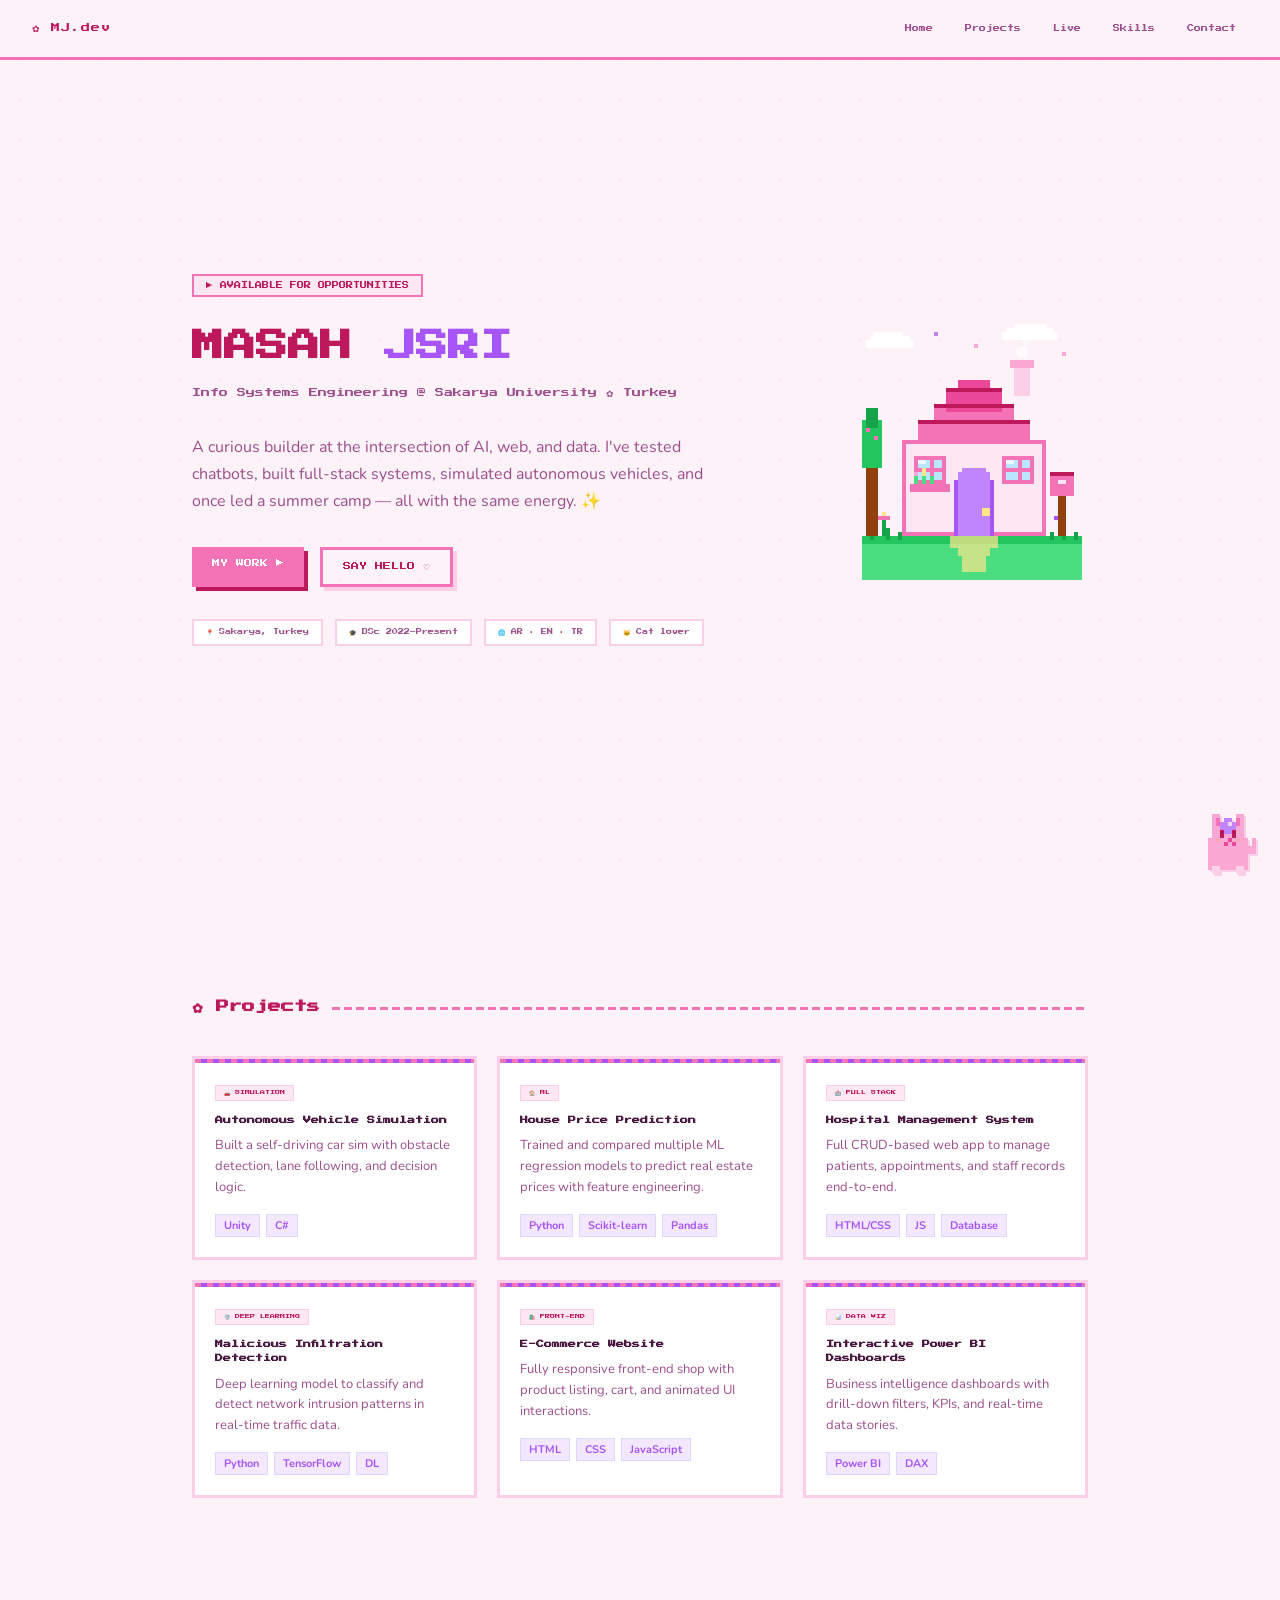
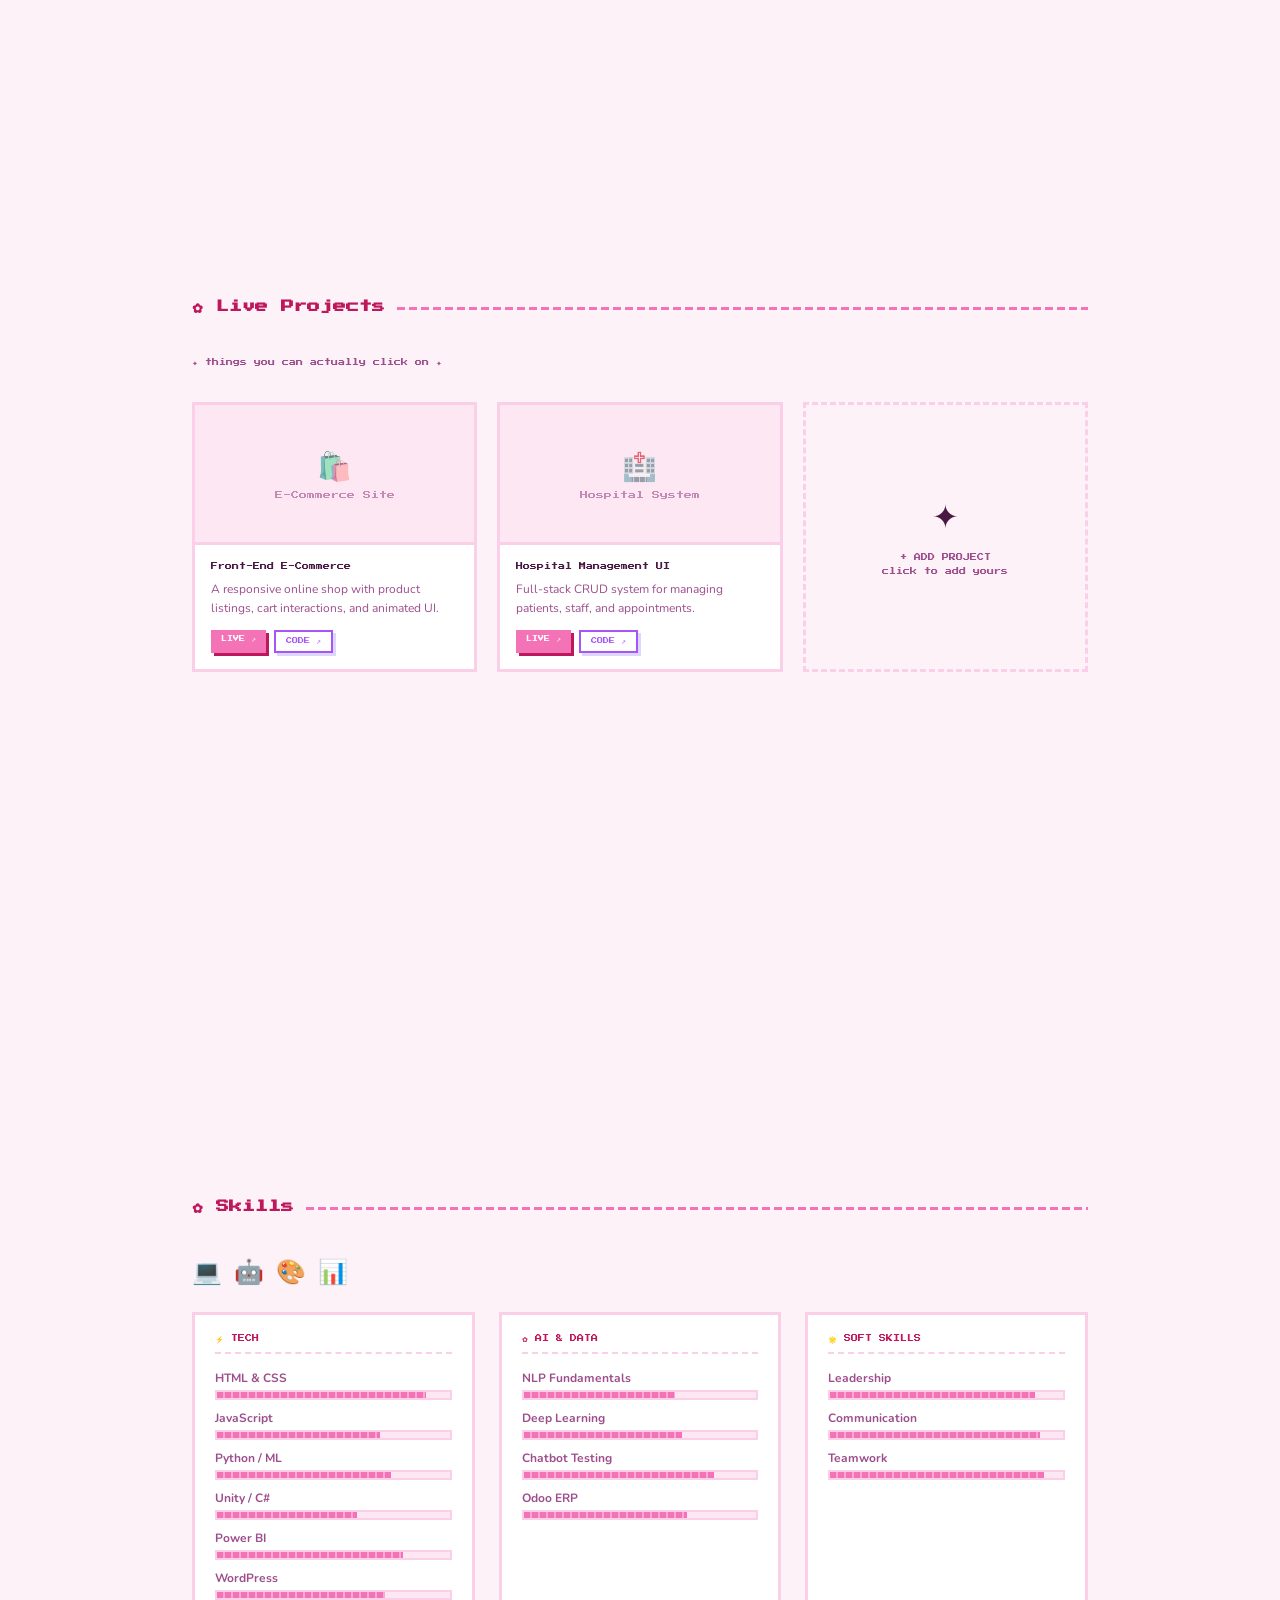
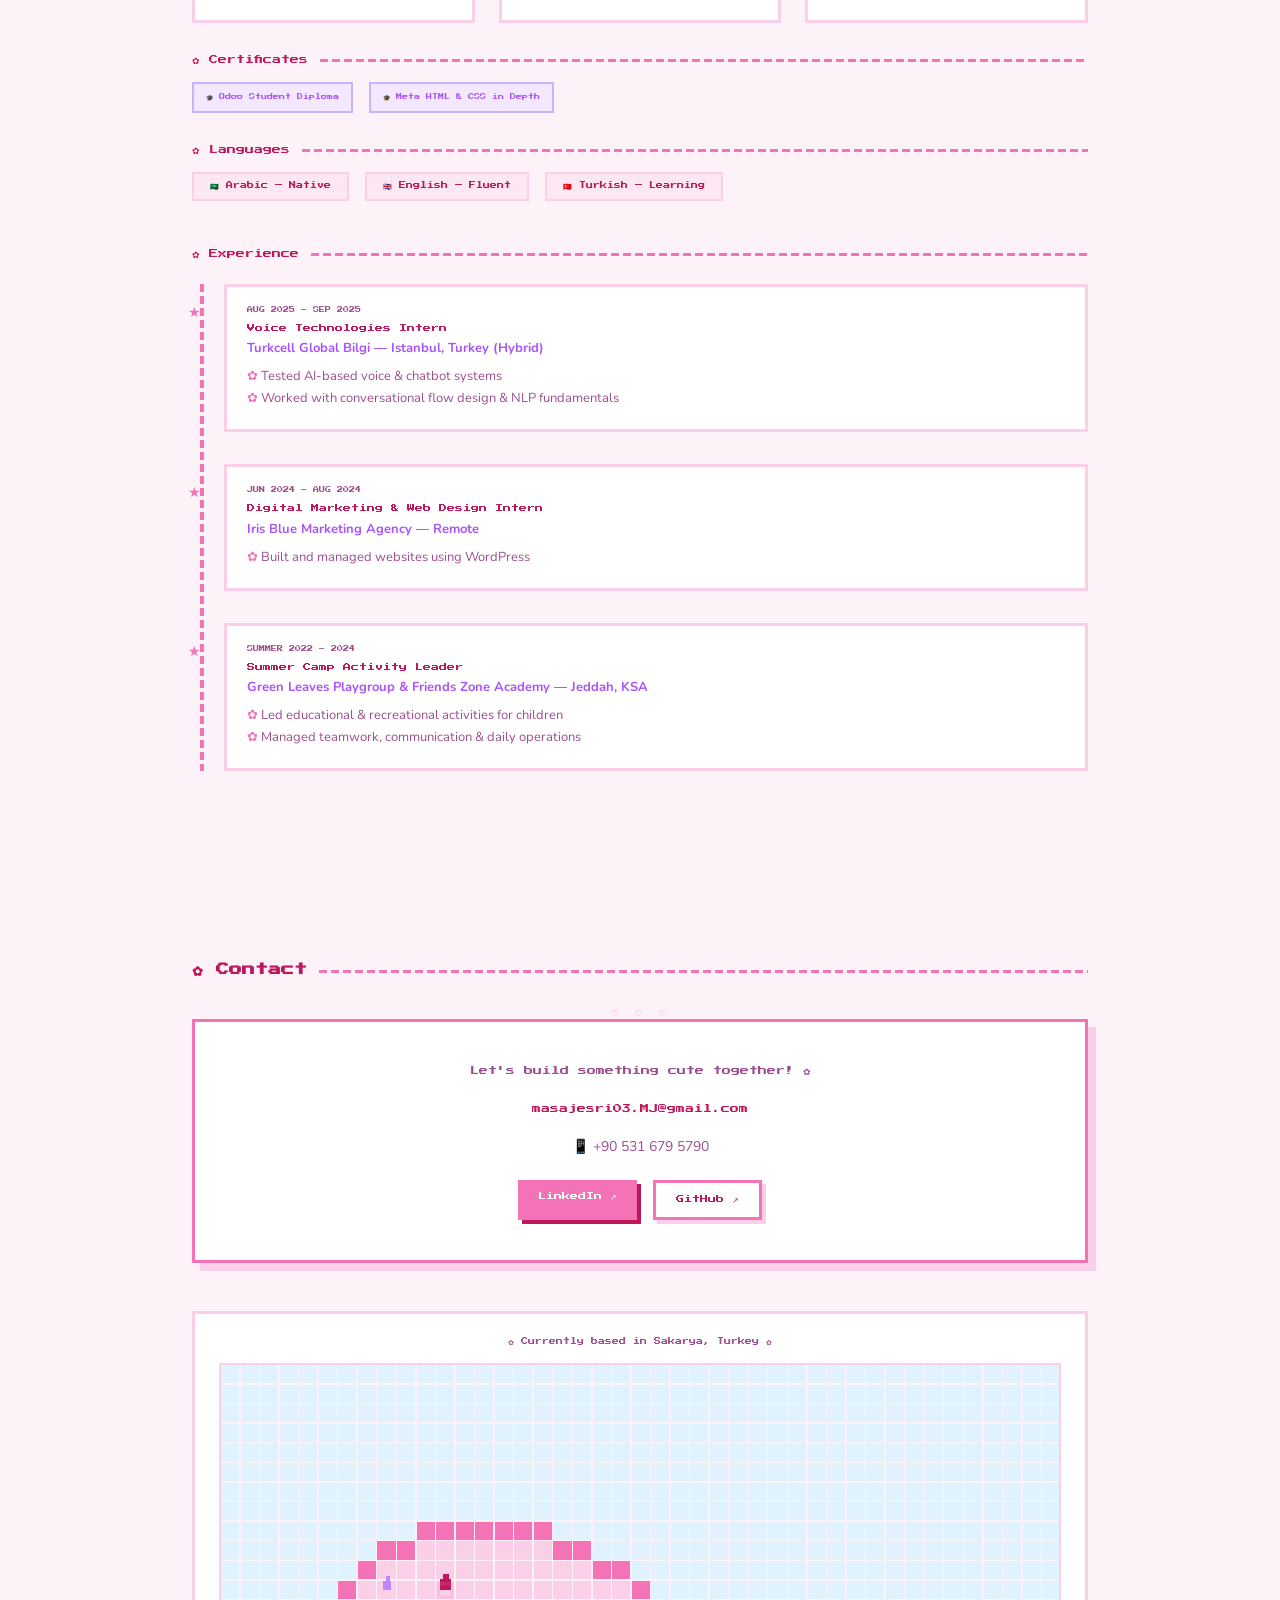
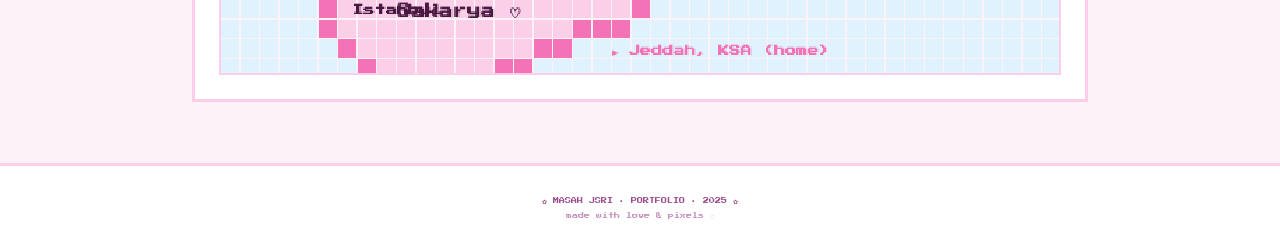
==== index.html @ b475e8ec "Add files via upload" ====
<!DOCTYPE html>
<html lang="en">
<head>
<meta charset="UTF-8">
<meta name="viewport" content="width=device-width, initial-scale=1.0">
<title>Masah Jsri ✿ Portfolio</title>
<link href="https://fonts.googleapis.com/css2?family=Press+Start+2P&family=Nunito:wght@400;600;700;800&display=swap" rel="stylesheet">
<style>
  :root {
    --pink: #f472b6;
    --pink-light: #fce7f3;
    --pink-dark: #be185d;
    --pink-pale: #fdf2f8;
    --pink-mid: #fbcfe8;
    --accent: #a855f7;
    --accent-light: #f3e8ff;
    --white: #fff;
    --text: #4a1942;
    --text-soft: #9d4e8c;
    --pixel: 'Press Start 2P', monospace;
    --body: 'Nunito', sans-serif;
  }

  * { margin: 0; padding: 0; box-sizing: border-box; }

  html { scroll-behavior: smooth; }

  body {
    font-family: var(--body);
    background: var(--pink-pale);
    color: var(--text);
    overflow-x: hidden;
    cursor: url("data:image/svg+xml,%3Csvg xmlns='http://www.w3.org/2000/svg' width='20' height='20' viewBox='0 0 20 20'%3E%3Ccircle cx='10' cy='10' r='4' fill='%23f472b6'/%3E%3C/svg%3E") 10 10, auto;
  }

  /* ── PIXEL ART BACKGROUND PATTERN ── */
  body::before {
    content: '';
    position: fixed;
    inset: 0;
    background-image:
      radial-gradient(circle, #f9a8d4 1px, transparent 1px),
      radial-gradient(circle, #e879f9 1px, transparent 1px);
    background-size: 40px 40px, 80px 80px;
    background-position: 0 0, 20px 20px;
    opacity: 0.18;
    pointer-events: none;
    z-index: 0;
  }

  /* ── SPARKLE CURSOR TRAIL ── */
  .sparkle {
    position: fixed;
    pointer-events: none;
    z-index: 9999;
    font-size: 12px;
    animation: sparkle-fade 0.8s forwards;
  }
  @keyframes sparkle-fade {
    0% { opacity: 1; transform: translateY(0) scale(1); }
    100% { opacity: 0; transform: translateY(-20px) scale(0.3); }
  }

  /* ── NAV ── */
  nav {
    position: fixed;
    top: 0; left: 0; right: 0;
    z-index: 100;
    background: rgba(253,242,248,0.88);
    backdrop-filter: blur(8px);
    border-bottom: 3px solid var(--pink);
    padding: 0 2rem;
    display: flex;
    align-items: center;
    justify-content: space-between;
    height: 60px;
  }

  .nav-logo {
    font-family: var(--pixel);
    font-size: 9px;
    color: var(--pink-dark);
    letter-spacing: 1px;
  }

  .nav-links {
    display: flex;
    gap: 0.5rem;
    list-style: none;
  }

  .nav-links a {
    font-family: var(--pixel);
    font-size: 7px;
    color: var(--text-soft);
    text-decoration: none;
    padding: 6px 10px;
    border: 2px solid transparent;
    image-rendering: pixelated;
    transition: all 0.15s;
    display: block;
  }

  .nav-links a:hover {
    color: var(--pink-dark);
    border: 2px solid var(--pink);
    background: var(--pink-light);
    transform: translateY(-2px);
  }

  /* ── SECTIONS ── */
  section {
    position: relative;
    z-index: 1;
    min-height: 100vh;
    padding: 100px 2rem 60px;
    max-width: 960px;
    margin: 0 auto;
  }

  .section-title {
    font-family: var(--pixel);
    font-size: 13px;
    color: var(--pink-dark);
    margin-bottom: 2.5rem;
    display: flex;
    align-items: center;
    gap: 12px;
  }

  .section-title::after {
    content: '';
    flex: 1;
    height: 3px;
    background: repeating-linear-gradient(90deg, var(--pink) 0, var(--pink) 8px, transparent 8px, transparent 12px);
  }

  /* ── HERO ── */
  #home {
    display: flex;
    flex-direction: column;
    justify-content: center;
    align-items: flex-start;
    min-height: 100vh;
    padding-top: 80px;
  }

  .hero-badge {
    font-family: var(--pixel);
    font-size: 7px;
    background: var(--pink-light);
    color: var(--pink-dark);
    border: 2px solid var(--pink);
    padding: 6px 12px;
    margin-bottom: 1.5rem;
    display: inline-block;
    animation: blink-border 1.5s step-end infinite;
  }

  @keyframes blink-border {
    0%, 100% { border-color: var(--pink); }
    50% { border-color: transparent; }
  }

  .hero-name {
    font-family: var(--pixel);
    font-size: clamp(18px, 4vw, 32px);
    color: var(--pink-dark);
    line-height: 1.6;
    margin-bottom: 0.75rem;
  }

  .hero-name span {
    color: var(--accent);
  }

  .hero-sub {
    font-family: var(--pixel);
    font-size: 9px;
    color: var(--text-soft);
    margin-bottom: 2rem;
    line-height: 2;
  }

  .hero-desc {
    font-size: 16px;
    color: var(--text-soft);
    max-width: 520px;
    line-height: 1.7;
    margin-bottom: 2rem;
  }

  .hero-buttons {
    display: flex;
    gap: 1rem;
    flex-wrap: wrap;
  }

  .btn-pixel {
    font-family: var(--pixel);
    font-size: 8px;
    padding: 12px 20px;
    background: var(--pink);
    color: white;
    border: none;
    cursor: pointer;
    text-decoration: none;
    display: inline-block;
    box-shadow: 4px 4px 0 var(--pink-dark);
    transition: all 0.1s;
  }

  .btn-pixel:hover {
    transform: translate(2px, 2px);
    box-shadow: 2px 2px 0 var(--pink-dark);
  }

  .btn-pixel:active {
    transform: translate(4px, 4px);
    box-shadow: 0 0 0 var(--pink-dark);
  }

  .btn-outline {
    background: transparent;
    color: var(--pink-dark);
    border: 3px solid var(--pink);
    box-shadow: 4px 4px 0 var(--pink-mid);
  }

  @keyframes float {
    0%, 100% { transform: translateY(0); }
    50% { transform: translateY(-10px); }
  }

  /* ── PIXEL HOUSE SCENE ── */
  .hero-scene {
    position: absolute;
    right: 4%;
    top: 50%;
    transform: translateY(-50%);
    user-select: none;
    display: flex;
    flex-direction: column;
    align-items: center;
  }

  .hero-scene svg { image-rendering: pixelated; }

  .scene-cloud {
    position: absolute;
    animation: float 4s ease-in-out infinite;
  }
  .scene-cloud:nth-child(2) { animation-delay: 1.5s; }

  /* ── PIXEL CAT SVG ── */
  .pixel-cat-svg {
    image-rendering: pixelated;
  }

  /* ── INFO CARDS (Home stats) ── */
  .info-chips {
    display: flex;
    gap: 0.75rem;
    flex-wrap: wrap;
    margin-top: 2rem;
  }

  .chip {
    font-family: var(--pixel);
    font-size: 6px;
    padding: 8px 12px;
    background: white;
    border: 2px solid var(--pink-mid);
    color: var(--text-soft);
    display: flex;
    align-items: center;
    gap: 6px;
  }

  /* ── PROJECTS ── */
  .projects-grid {
    display: grid;
    grid-template-columns: repeat(auto-fit, minmax(260px, 1fr));
    gap: 1.25rem;
  }

  .project-card {
    background: white;
    border: 3px solid var(--pink-mid);
    padding: 1.25rem;
    position: relative;
    transition: all 0.2s;
    overflow: hidden;
  }

  .project-card::before {
    content: '';
    position: absolute;
    top: 0; left: 0; right: 0;
    height: 4px;
    background: repeating-linear-gradient(90deg, var(--pink) 0, var(--pink) 6px, var(--accent) 6px, var(--accent) 12px);
  }

  .project-card:hover {
    transform: translate(-4px, -4px);
    box-shadow: 6px 6px 0 var(--pink-mid);
    border-color: var(--pink);
  }

  .project-tag {
    font-family: var(--pixel);
    font-size: 5px;
    padding: 4px 8px;
    background: var(--pink-light);
    color: var(--pink-dark);
    display: inline-block;
    margin-bottom: 0.75rem;
    border: 1px solid var(--pink-mid);
  }

  .project-title {
    font-family: var(--pixel);
    font-size: 8px;
    color: var(--text);
    line-height: 1.8;
    margin-bottom: 0.5rem;
  }

  .project-desc {
    font-size: 13px;
    color: var(--text-soft);
    line-height: 1.6;
  }

  .project-tech {
    display: flex;
    flex-wrap: wrap;
    gap: 6px;
    margin-top: 1rem;
  }

  .tech-pill {
    font-size: 11px;
    font-weight: 700;
    padding: 3px 8px;
    background: var(--accent-light);
    color: var(--accent);
    border-radius: 0;
    border: 1px solid #ddd6fe;
  }

  /* ── LIVE PROJECTS ── */
  .live-grid {
    display: grid;
    grid-template-columns: repeat(auto-fit, minmax(260px, 1fr));
    gap: 1.25rem;
  }

  .live-card {
    background: white;
    border: 3px solid var(--pink-mid);
    overflow: hidden;
    transition: all 0.2s;
    position: relative;
  }

  .live-card:hover {
    transform: translate(-4px, -4px);
    box-shadow: 6px 6px 0 var(--pink-mid);
    border-color: var(--pink);
  }

  .live-preview {
    width: 100%;
    height: 140px;
    background: var(--pink-light);
    border-bottom: 3px solid var(--pink-mid);
    display: flex;
    align-items: center;
    justify-content: center;
    font-family: var(--pixel);
    font-size: 8px;
    color: var(--text-soft);
    position: relative;
    overflow: hidden;
  }

  .live-preview iframe {
    width: 200%;
    height: 200%;
    transform: scale(0.5);
    transform-origin: top left;
    border: none;
    pointer-events: none;
  }

  .live-preview-placeholder {
    display: flex;
    flex-direction: column;
    align-items: center;
    gap: 8px;
    opacity: 0.6;
  }

  .live-preview-placeholder span { font-size: 28px; }

  .live-card-body { padding: 1rem; }

  .live-card-title {
    font-family: var(--pixel);
    font-size: 7px;
    color: var(--text);
    line-height: 1.8;
    margin-bottom: 0.4rem;
  }

  .live-card-desc {
    font-size: 12px;
    color: var(--text-soft);
    line-height: 1.6;
    margin-bottom: 0.75rem;
  }

  .live-card-links {
    display: flex;
    gap: 8px;
  }

  .live-btn {
    font-family: var(--pixel);
    font-size: 6px;
    padding: 6px 10px;
    text-decoration: none;
    display: inline-block;
    transition: all 0.1s;
  }

  .live-btn-primary {
    background: var(--pink);
    color: white;
    box-shadow: 3px 3px 0 var(--pink-dark);
  }

  .live-btn-primary:hover {
    transform: translate(1px,1px);
    box-shadow: 2px 2px 0 var(--pink-dark);
  }

  .live-btn-secondary {
    background: transparent;
    color: var(--accent);
    border: 2px solid var(--accent);
    box-shadow: 3px 3px 0 #ddd6fe;
  }

  .live-btn-secondary:hover {
    transform: translate(1px,1px);
    box-shadow: 2px 2px 0 #ddd6fe;
  }

  .live-add-card {
    border: 3px dashed var(--pink-mid);
    background: transparent;
    display: flex;
    flex-direction: column;
    align-items: center;
    justify-content: center;
    min-height: 220px;
    gap: 12px;
    cursor: pointer;
    transition: all 0.2s;
  }

  .live-add-card:hover {
    border-color: var(--pink);
    background: var(--pink-light);
  }

  .live-add-card span {
    font-family: var(--pixel);
    font-size: 7px;
    color: var(--text-soft);
    text-align: center;
    line-height: 2;
  }

  .live-add-icon {
    font-size: 32px;
    animation: float 3s ease-in-out infinite;
  }

  /* ── SKILLS ── */
  .skills-container {
    display: grid;
    grid-template-columns: repeat(auto-fit, minmax(200px, 1fr));
    gap: 1.5rem;
  }

  .skill-category {
    background: white;
    border: 3px solid var(--pink-mid);
    padding: 1.25rem;
  }

  .skill-cat-title {
    font-family: var(--pixel);
    font-size: 7px;
    color: var(--pink-dark);
    margin-bottom: 1rem;
    padding-bottom: 0.5rem;
    border-bottom: 2px dashed var(--pink-mid);
  }

  .skill-list {
    display: flex;
    flex-direction: column;
    gap: 10px;
  }

  .skill-item {
    display: flex;
    flex-direction: column;
    gap: 4px;
  }

  .skill-name {
    font-size: 12px;
    font-weight: 700;
    color: var(--text-soft);
  }

  .skill-bar-bg {
    height: 10px;
    background: var(--pink-light);
    border: 2px solid var(--pink-mid);
    position: relative;
    image-rendering: pixelated;
  }

  .skill-bar-fill {
    height: 100%;
    background: repeating-linear-gradient(90deg, var(--pink) 0, var(--pink) 6px, #f9a8d4 6px, #f9a8d4 8px);
    transition: width 1.2s ease;
  }

  /* ── EXPERIENCE ── */
  .timeline {
    position: relative;
    padding-left: 2rem;
  }

  .timeline::before {
    content: '';
    position: absolute;
    left: 8px;
    top: 0;
    bottom: 0;
    width: 4px;
    background: repeating-linear-gradient(180deg, var(--pink) 0, var(--pink) 8px, transparent 8px, transparent 12px);
  }

  .timeline-item {
    position: relative;
    margin-bottom: 2rem;
    background: white;
    border: 3px solid var(--pink-mid);
    padding: 1.25rem;
  }

  .timeline-item::before {
    content: '★';
    position: absolute;
    left: -2.45rem;
    top: 1rem;
    font-size: 14px;
    color: var(--pink);
  }

  .timeline-date {
    font-family: var(--pixel);
    font-size: 6px;
    color: var(--text-soft);
    margin-bottom: 0.5rem;
  }

  .timeline-role {
    font-family: var(--pixel);
    font-size: 8px;
    color: var(--pink-dark);
    margin-bottom: 0.25rem;
    line-height: 1.8;
  }

  .timeline-company {
    font-size: 13px;
    font-weight: 700;
    color: var(--accent);
    margin-bottom: 0.5rem;
  }

  .timeline-bullets {
    font-size: 13px;
    color: var(--text-soft);
    line-height: 1.7;
    list-style: none;
  }

  .timeline-bullets li::before {
    content: '✿ ';
    color: var(--pink);
  }

  /* ── CONTACT ── */
  .contact-box {
    background: white;
    border: 3px solid var(--pink);
    padding: 2.5rem;
    text-align: center;
    position: relative;
    box-shadow: 8px 8px 0 var(--pink-mid);
  }

  .contact-box::before {
    content: '♡ ♡ ♡';
    position: absolute;
    top: -14px;
    left: 50%;
    transform: translateX(-50%);
    font-family: var(--pixel);
    font-size: 8px;
    background: var(--pink-pale);
    color: var(--pink);
    padding: 0 12px;
    letter-spacing: 4px;
  }

  .contact-email {
    font-family: var(--pixel);
    font-size: 9px;
    color: var(--pink-dark);
    margin: 1.5rem 0;
    word-break: break-all;
  }

  .contact-links {
    display: flex;
    justify-content: center;
    gap: 1rem;
    margin-top: 1.5rem;
    flex-wrap: wrap;
  }

  /* ── MAP ── */
  .map-container {
    margin-top: 3rem;
    border: 3px solid var(--pink-mid);
    background: white;
    padding: 1.5rem;
  }

  .map-title {
    font-family: var(--pixel);
    font-size: 7px;
    color: var(--text-soft);
    margin-bottom: 1rem;
    text-align: center;
  }

  .pixel-map {
    display: grid;
    gap: 2px;
    justify-content: center;
  }

  /* ── DESKTOP PET CAT ── */
  #desktop-cat {
    position: fixed;
    bottom: 20px;
    right: 20px;
    z-index: 1000;
    cursor: grab;
    user-select: none;
    filter: drop-shadow(2px 2px 0 var(--pink-mid));
    transition: transform 0.1s;
  }

  #desktop-cat:active { cursor: grabbing; }

  #cat-speech {
    position: absolute;
    bottom: 70px;
    right: 0;
    background: white;
    border: 3px solid var(--pink);
    padding: 8px 12px;
    font-family: var(--pixel);
    font-size: 6px;
    color: var(--text);
    white-space: nowrap;
    box-shadow: 3px 3px 0 var(--pink-mid);
    opacity: 0;
    pointer-events: none;
    transition: opacity 0.3s;
    max-width: 200px;
    white-space: normal;
    line-height: 1.8;
  }

  #cat-speech::after {
    content: '';
    position: absolute;
    bottom: -10px;
    right: 20px;
    border: 5px solid transparent;
    border-top-color: var(--pink);
  }

  #cat-speech.visible { opacity: 1; }

  #cat-clicks {
    position: absolute;
    top: -20px;
    right: 0;
    font-family: var(--pixel);
    font-size: 6px;
    color: var(--pink-dark);
    background: var(--pink-light);
    border: 2px solid var(--pink);
    padding: 3px 6px;
    opacity: 0;
    transition: opacity 0.3s;
  }

  /* ── FOOTER ── */
  footer {
    text-align: center;
    padding: 2rem;
    font-family: var(--pixel);
    font-size: 6px;
    color: var(--text-soft);
    border-top: 3px solid var(--pink-mid);
    background: white;
    position: relative;
    z-index: 1;
  }

  /* ── CERT BADGES ── */
  .cert-badges {
    display: flex;
    gap: 1rem;
    flex-wrap: wrap;
    margin-top: 1rem;
  }

  .cert-badge {
    background: var(--accent-light);
    border: 2px solid #c4b5fd;
    color: var(--accent);
    font-family: var(--pixel);
    font-size: 6px;
    padding: 8px 12px;
    display: flex;
    align-items: center;
    gap: 6px;
    line-height: 1.8;
  }

  /* ── LANG BADGES ── */
  .lang-row {
    display: flex;
    gap: 1rem;
    flex-wrap: wrap;
    margin-top: 1rem;
  }

  .lang-badge {
    background: var(--pink-light);
    border: 2px solid var(--pink-mid);
    color: var(--pink-dark);
    font-family: var(--pixel);
    font-size: 7px;
    padding: 8px 16px;
  }

  /* ── SCROLL REVEAL ── */
  .reveal {
    opacity: 0;
    transform: translateY(20px);
    transition: opacity 0.6s ease, transform 0.6s ease;
  }

  .reveal.visible {
    opacity: 1;
    transform: translateY(0);
  }

  /* ── PIXEL ART DECORATIONS ── */
  .kawaii-deco {
    display: flex;
    gap: 12px;
    margin: 1.5rem 0;
    flex-wrap: wrap;
  }

  .kawaii-deco span {
    font-size: 24px;
    animation: float 3s ease-in-out infinite;
  }

  .kawaii-deco span:nth-child(2) { animation-delay: 0.4s; }
  .kawaii-deco span:nth-child(3) { animation-delay: 0.8s; }
  .kawaii-deco span:nth-child(4) { animation-delay: 1.2s; }

  @media (max-width: 640px) {
    .hero-cat-deco { display: none; }
    .section-title { font-size: 9px; }
  }
</style>
</head>
<body>

<!-- NAV -->
<nav>
  <div class="nav-logo">✿ MJ.dev</div>
  <ul class="nav-links">
    <li><a href="#home">Home</a></li>
    <li><a href="#projects">Projects</a></li>
    <li><a href="#live">Live</a></li>
    <li><a href="#skills">Skills</a></li>
    <li><a href="#contact">Contact</a></li>
  </ul>
</nav>

<!-- HERO -->
<section id="home">
  <div class="hero-badge">▶ AVAILABLE FOR OPPORTUNITIES</div>
  <h1 class="hero-name">MASAH <span>JSRI</span></h1>
  <p class="hero-sub">Info Systems Engineering @ Sakarya University ✿ Turkey</p>
  <p class="hero-desc">
    A curious builder at the intersection of AI, web, and data. I've tested chatbots, built full-stack systems,
    simulated autonomous vehicles, and once led a summer camp — all with the same energy. ✨
  </p>
  <div class="hero-buttons">
    <a href="#projects" class="btn-pixel">MY WORK ▶</a>
    <a href="#contact" class="btn-pixel btn-outline">SAY HELLO ♡</a>
  </div>

  <div class="info-chips">
    <div class="chip">📍 Sakarya, Turkey</div>
    <div class="chip">🎓 BSc 2022–Present</div>
    <div class="chip">🌐 AR · EN · TR</div>
    <div class="chip">🐱 Cat lover</div>
  </div>

  <!-- Pixel Art House Scene -->
  <div class="hero-scene">
    <svg width="220" height="260" viewBox="0 0 55 65" xmlns="http://www.w3.org/2000/svg" style="image-rendering:pixelated">

      <!-- clouds -->
      <g style="animation:float 4s ease-in-out infinite">
        <rect x="2" y="4" width="10" height="3" fill="white" opacity="0.9"/>
        <rect x="1" y="5" width="12" height="2" fill="white" opacity="0.9"/>
        <rect x="3" y="3" width="7" height="2" fill="white" opacity="0.9"/>
      </g>
      <g style="animation:float 5s ease-in-out infinite;animation-delay:1.5s">
        <rect x="36" y="2" width="12" height="3" fill="white" opacity="0.85"/>
        <rect x="35" y="3" width="14" height="2" fill="white" opacity="0.85"/>
        <rect x="38" y="1" width="8" height="2" fill="white" opacity="0.85"/>
      </g>

      <!-- Stars -->
      <rect x="28" y="6" width="1" height="1" fill="#f9a8d4"/>
      <rect x="18" y="3" width="1" height="1" fill="#c084fc"/>
      <rect x="50" y="8" width="1" height="1" fill="#f9a8d4"/>

      <!-- HOUSE BODY -->
      <rect x="10" y="30" width="36" height="24" fill="#fce7f3"/>
      <!-- house outline -->
      <rect x="10" y="30" width="36" height="1" fill="#f472b6"/>
      <rect x="10" y="30" width="1" height="24" fill="#f472b6"/>
      <rect x="45" y="30" width="1" height="24" fill="#f472b6"/>
      <rect x="10" y="53" width="36" height="1" fill="#f472b6"/>

      <!-- ROOF -->
      <rect x="14" y="26" width="28" height="5" fill="#f472b6"/>
      <rect x="18" y="22" width="20" height="5" fill="#f472b6"/>
      <rect x="21" y="18" width="14" height="5" fill="#ec4899"/>
      <rect x="24" y="15" width="8" height="4" fill="#ec4899"/>
      <!-- roof trim -->
      <rect x="14" y="25" width="28" height="1" fill="#be185d"/>
      <rect x="18" y="21" width="20" height="1" fill="#be185d"/>
      <rect x="21" y="17" width="14" height="1" fill="#be185d"/>

      <!-- chimney -->
      <rect x="38" y="11" width="4" height="8" fill="#fbcfe8"/>
      <rect x="37" y="10" width="6" height="2" fill="#f9a8d4"/>
      <!-- smoke puffs -->
      <circle cx="40" cy="8" r="1.5" fill="white" opacity="0.7" style="animation:float 2s ease-in-out infinite"/>
      <circle cx="41" cy="5" r="1" fill="white" opacity="0.5" style="animation:float 2.5s ease-in-out infinite;animation-delay:0.3s"/>

      <!-- DOOR -->
      <rect x="23" y="40" width="10" height="14" fill="#c084fc"/>
      <rect x="23" y="40" width="10" height="1" fill="#a855f7"/>
      <rect x="23" y="40" width="1" height="14" fill="#a855f7"/>
      <rect x="32" y="40" width="1" height="14" fill="#a855f7"/>
      <!-- door knob -->
      <rect x="30" y="47" width="2" height="2" fill="#fde68a"/>
      <!-- door arch top -->
      <rect x="24" y="38" width="8" height="3" fill="#c084fc"/>
      <rect x="25" y="37" width="6" height="2" fill="#c084fc"/>

      <!-- LEFT WINDOW -->
      <rect x="13" y="34" width="8" height="7" fill="#bae6fd"/>
      <rect x="13" y="34" width="8" height="1" fill="#f472b6"/>
      <rect x="13" y="34" width="1" height="7" fill="#f472b6"/>
      <rect x="20" y="34" width="1" height="7" fill="#f472b6"/>
      <rect x="13" y="40" width="8" height="1" fill="#f472b6"/>
      <!-- window cross -->
      <rect x="17" y="34" width="1" height="7" fill="#f472b6"/>
      <rect x="13" y="37" width="8" height="1" fill="#f472b6"/>
      <!-- window shine -->
      <rect x="14" y="35" width="2" height="1" fill="white" opacity="0.7"/>

      <!-- RIGHT WINDOW -->
      <rect x="35" y="34" width="8" height="7" fill="#bae6fd"/>
      <rect x="35" y="34" width="8" height="1" fill="#f472b6"/>
      <rect x="35" y="34" width="1" height="7" fill="#f472b6"/>
      <rect x="42" y="34" width="1" height="7" fill="#f472b6"/>
      <rect x="35" y="40" width="8" height="1" fill="#f472b6"/>
      <rect x="39" y="34" width="1" height="7" fill="#f472b6"/>
      <rect x="35" y="37" width="8" height="1" fill="#f472b6"/>
      <rect x="36" y="35" width="2" height="1" fill="white" opacity="0.7"/>

      <!-- flower box left window -->
      <rect x="12" y="41" width="10" height="2" fill="#f472b6"/>
      <rect x="13" y="39" width="1" height="2" fill="#4ade80"/>
      <rect x="15" y="39" width="1" height="2" fill="#4ade80"/>
      <rect x="17" y="39" width="1" height="2" fill="#4ade80"/>
      <rect x="13" y="38" width="1" height="1" fill="#f9a8d4"/>
      <rect x="15" y="37" width="1" height="2" fill="#fde68a"/>
      <rect x="17" y="38" width="1" height="1" fill="#f472b6"/>

      <!-- GRASS GROUND -->
      <rect x="0" y="54" width="55" height="11" fill="#4ade80"/>
      <!-- grass texture -->
      <rect x="0" y="54" width="55" height="2" fill="#22c55e"/>
      <!-- grass tufts -->
      <rect x="2" y="53" width="1" height="2" fill="#16a34a"/>
      <rect x="6" y="52" width="1" height="3" fill="#16a34a"/>
      <rect x="9" y="53" width="1" height="2" fill="#16a34a"/>
      <rect x="47" y="53" width="1" height="2" fill="#16a34a"/>
      <rect x="50" y="52" width="1" height="3" fill="#16a34a"/>
      <rect x="53" y="53" width="1" height="2" fill="#16a34a"/>

      <!-- PATH -->
      <rect x="22" y="54" width="12" height="3" fill="#fde68a" opacity="0.7"/>
      <rect x="24" y="57" width="8" height="2" fill="#fde68a" opacity="0.7"/>
      <rect x="25" y="59" width="6" height="4" fill="#fde68a" opacity="0.7"/>

      <!-- LEFT FLOWER -->
      <rect x="5" y="50" width="1" height="4" fill="#16a34a"/>
      <rect x="4" y="49" width="3" height="1" fill="#f472b6"/>
      <rect x="5" y="48" width="1" height="1" fill="#fde68a"/>

      <!-- RIGHT FLOWER -->
      <rect x="49" y="50" width="1" height="4" fill="#16a34a"/>
      <rect x="48" y="49" width="3" height="1" fill="#a855f7"/>
      <rect x="49" y="48" width="1" height="1" fill="#fde68a"/>

      <!-- TREE left -->
      <rect x="1" y="36" width="3" height="18" fill="#92400e"/>
      <rect x="0" y="25" width="5" height="12" fill="#22c55e"/>
      <rect x="1" y="22" width="3" height="5" fill="#16a34a"/>
      <!-- tree apples -->
      <rect x="1" y="27" width="1" height="1" fill="#f472b6"/>
      <rect x="3" y="29" width="1" height="1" fill="#f472b6"/>

      <!-- MAILBOX right -->
      <rect x="49" y="43" width="2" height="11" fill="#92400e"/>
      <rect x="47" y="38" width="6" height="6" fill="#f472b6"/>
      <rect x="47" y="38" width="6" height="1" fill="#be185d"/>
      <rect x="49" y="40" width="2" height="1" fill="#fce7f3"/>

    </svg>
  </div>
</section>

<!-- PROJECTS -->
<section id="projects">
  <h2 class="section-title reveal">✿ Projects</h2>

  <div class="projects-grid">
    <div class="project-card reveal">
      <div class="project-tag">🚗 SIMULATION</div>
      <h3 class="project-title">Autonomous Vehicle Simulation</h3>
      <p class="project-desc">Built a self-driving car sim with obstacle detection, lane following, and decision logic.</p>
      <div class="project-tech">
        <span class="tech-pill">Unity</span>
        <span class="tech-pill">C#</span>
      </div>
    </div>

    <div class="project-card reveal">
      <div class="project-tag">🏠 ML</div>
      <h3 class="project-title">House Price Prediction</h3>
      <p class="project-desc">Trained and compared multiple ML regression models to predict real estate prices with feature engineering.</p>
      <div class="project-tech">
        <span class="tech-pill">Python</span>
        <span class="tech-pill">Scikit-learn</span>
        <span class="tech-pill">Pandas</span>
      </div>
    </div>

    <div class="project-card reveal">
      <div class="project-tag">🏥 FULL STACK</div>
      <h3 class="project-title">Hospital Management System</h3>
      <p class="project-desc">Full CRUD-based web app to manage patients, appointments, and staff records end-to-end.</p>
      <div class="project-tech">
        <span class="tech-pill">HTML/CSS</span>
        <span class="tech-pill">JS</span>
        <span class="tech-pill">Database</span>
      </div>
    </div>

    <div class="project-card reveal">
      <div class="project-tag">🛡️ DEEP LEARNING</div>
      <h3 class="project-title">Malicious Infiltration Detection</h3>
      <p class="project-desc">Deep learning model to classify and detect network intrusion patterns in real-time traffic data.</p>
      <div class="project-tech">
        <span class="tech-pill">Python</span>
        <span class="tech-pill">TensorFlow</span>
        <span class="tech-pill">DL</span>
      </div>
    </div>

    <div class="project-card reveal">
      <div class="project-tag">🛍️ FRONT-END</div>
      <h3 class="project-title">E-Commerce Website</h3>
      <p class="project-desc">Fully responsive front-end shop with product listing, cart, and animated UI interactions.</p>
      <div class="project-tech">
        <span class="tech-pill">HTML</span>
        <span class="tech-pill">CSS</span>
        <span class="tech-pill">JavaScript</span>
      </div>
    </div>

    <div class="project-card reveal">
      <div class="project-tag">📊 DATA VIZ</div>
      <h3 class="project-title">Interactive Power BI Dashboards</h3>
      <p class="project-desc">Business intelligence dashboards with drill-down filters, KPIs, and real-time data stories.</p>
      <div class="project-tech">
        <span class="tech-pill">Power BI</span>
        <span class="tech-pill">DAX</span>
      </div>
    </div>
  </div>
</section>

<!-- LIVE FRONTEND PROJECTS -->
<section id="live">
  <h2 class="section-title reveal">✿ Live Projects</h2>
  <p class="reveal" style="font-size:14px;color:var(--text-soft);margin-bottom:2rem;font-family:var(--pixel);font-size:7px;line-height:2">
    ✦ things you can actually click on ✦
  </p>

  <div class="live-grid">

    <!-- Card 1 — E-Commerce -->
    <div class="live-card reveal">
      <div class="live-preview">
        <div class="live-preview-placeholder">
          <span>🛍️</span>
          <div>E-Commerce Site</div>
        </div>
      </div>
      <div class="live-card-body">
        <div class="live-card-title">Front-End E-Commerce</div>
        <p class="live-card-desc">A responsive online shop with product listings, cart interactions, and animated UI.</p>
        <div class="live-card-links">
          <a href="#" class="live-btn live-btn-primary">LIVE ↗</a>
          <a href="https://github.com" class="live-btn live-btn-secondary" target="_blank">CODE ↗</a>
        </div>
      </div>
    </div>

    <!-- Card 2 — Hospital -->
    <div class="live-card reveal">
      <div class="live-preview">
        <div class="live-preview-placeholder">
          <span>🏥</span>
          <div>Hospital System</div>
        </div>
      </div>
      <div class="live-card-body">
        <div class="live-card-title">Hospital Management UI</div>
        <p class="live-card-desc">Full-stack CRUD system for managing patients, staff, and appointments.</p>
        <div class="live-card-links">
          <a href="#" class="live-btn live-btn-primary">LIVE ↗</a>
          <a href="https://github.com" class="live-btn live-btn-secondary" target="_blank">CODE ↗</a>
        </div>
      </div>
    </div>

    <!-- Add more card -->
    <div class="live-card live-add-card reveal" onclick="alert('Add your project link here! Edit the HTML to swap in your real URLs ♡')">
      <div class="live-add-icon">✦</div>
      <span>+ ADD PROJECT<br>click to add yours</span>
    </div>

  </div>
</section>

<!-- SKILLS -->
<section id="skills">
  <h2 class="section-title reveal">✿ Skills</h2>

  <div class="kawaii-deco">
    <span>💻</span><span>🤖</span><span>🎨</span><span>📊</span>
  </div>

  <div class="skills-container reveal">
    <div class="skill-category">
      <div class="skill-cat-title">⚡ TECH</div>
      <div class="skill-list">
        <div class="skill-item">
          <span class="skill-name">HTML & CSS</span>
          <div class="skill-bar-bg"><div class="skill-bar-fill" style="width:90%"></div></div>
        </div>
        <div class="skill-item">
          <span class="skill-name">JavaScript</span>
          <div class="skill-bar-bg"><div class="skill-bar-fill" style="width:70%"></div></div>
        </div>
        <div class="skill-item">
          <span class="skill-name">Python / ML</span>
          <div class="skill-bar-bg"><div class="skill-bar-fill" style="width:75%"></div></div>
        </div>
        <div class="skill-item">
          <span class="skill-name">Unity / C#</span>
          <div class="skill-bar-bg"><div class="skill-bar-fill" style="width:60%"></div></div>
        </div>
        <div class="skill-item">
          <span class="skill-name">Power BI</span>
          <div class="skill-bar-bg"><div class="skill-bar-fill" style="width:80%"></div></div>
        </div>
        <div class="skill-item">
          <span class="skill-name">WordPress</span>
          <div class="skill-bar-bg"><div class="skill-bar-fill" style="width:72%"></div></div>
        </div>
      </div>
    </div>

    <div class="skill-category">
      <div class="skill-cat-title">✿ AI & DATA</div>
      <div class="skill-list">
        <div class="skill-item">
          <span class="skill-name">NLP Fundamentals</span>
          <div class="skill-bar-bg"><div class="skill-bar-fill" style="width:65%"></div></div>
        </div>
        <div class="skill-item">
          <span class="skill-name">Deep Learning</span>
          <div class="skill-bar-bg"><div class="skill-bar-fill" style="width:68%"></div></div>
        </div>
        <div class="skill-item">
          <span class="skill-name">Chatbot Testing</span>
          <div class="skill-bar-bg"><div class="skill-bar-fill" style="width:82%"></div></div>
        </div>
        <div class="skill-item">
          <span class="skill-name">Odoo ERP</span>
          <div class="skill-bar-bg"><div class="skill-bar-fill" style="width:70%"></div></div>
        </div>
      </div>
    </div>

    <div class="skill-category">
      <div class="skill-cat-title">🌟 SOFT SKILLS</div>
      <div class="skill-list">
        <div class="skill-item">
          <span class="skill-name">Leadership</span>
          <div class="skill-bar-bg"><div class="skill-bar-fill" style="width:88%"></div></div>
        </div>
        <div class="skill-item">
          <span class="skill-name">Communication</span>
          <div class="skill-bar-bg"><div class="skill-bar-fill" style="width:90%"></div></div>
        </div>
        <div class="skill-item">
          <span class="skill-name">Teamwork</span>
          <div class="skill-bar-bg"><div class="skill-bar-fill" style="width:92%"></div></div>
        </div>
      </div>
    </div>
  </div>

  <div style="margin-top:2rem">
    <div class="section-title" style="font-size:9px; margin-bottom:1rem">✿ Certificates</div>
    <div class="cert-badges reveal">
      <div class="cert-badge">🎓 Odoo Student Diploma</div>
      <div class="cert-badge">🎓 Meta HTML & CSS in Depth</div>
    </div>
  </div>

  <div style="margin-top:2rem">
    <div class="section-title" style="font-size:9px; margin-bottom:1rem">✿ Languages</div>
    <div class="lang-row reveal">
      <div class="lang-badge">🇸🇦 Arabic — Native</div>
      <div class="lang-badge">🇬🇧 English — Fluent</div>
      <div class="lang-badge">🇹🇷 Turkish — Learning</div>
    </div>
  </div>

  <!-- Work Experience mini timeline within skills context -->
  <div style="margin-top:3rem">
    <div class="section-title" style="font-size:9px; margin-bottom:1.5rem">✿ Experience</div>
    <div class="timeline reveal">
      <div class="timeline-item">
        <div class="timeline-date">AUG 2025 – SEP 2025</div>
        <div class="timeline-role">Voice Technologies Intern</div>
        <div class="timeline-company">Turkcell Global Bilgi — Istanbul, Turkey (Hybrid)</div>
        <ul class="timeline-bullets">
          <li>Tested AI-based voice & chatbot systems</li>
          <li>Worked with conversational flow design & NLP fundamentals</li>
        </ul>
      </div>

      <div class="timeline-item">
        <div class="timeline-date">JUN 2024 – AUG 2024</div>
        <div class="timeline-role">Digital Marketing & Web Design Intern</div>
        <div class="timeline-company">Iris Blue Marketing Agency — Remote</div>
        <ul class="timeline-bullets">
          <li>Built and managed websites using WordPress</li>
        </ul>
      </div>

      <div class="timeline-item">
        <div class="timeline-date">SUMMER 2022 – 2024</div>
        <div class="timeline-role">Summer Camp Activity Leader</div>
        <div class="timeline-company">Green Leaves Playgroup & Friends Zone Academy — Jeddah, KSA</div>
        <ul class="timeline-bullets">
          <li>Led educational & recreational activities for children</li>
          <li>Managed teamwork, communication & daily operations</li>
        </ul>
      </div>
    </div>
  </div>
</section>

<!-- CONTACT -->
<section id="contact">
  <h2 class="section-title reveal">✿ Contact</h2>

  <div class="contact-box reveal">
    <p style="font-family:var(--pixel);font-size:9px;color:var(--text-soft);line-height:2">
      Let's build something cute together! ✿
    </p>
    <div class="contact-email">masajesri03.MJ@gmail.com</div>
    <p style="font-size:14px;color:var(--text-soft)">📱 +90 531 679 5790</p>

    <div class="contact-links">
      <a href="https://linkedin.com" class="btn-pixel" target="_blank">LinkedIn ↗</a>
      <a href="https://github.com" class="btn-pixel btn-outline" target="_blank">GitHub ↗</a>
    </div>
  </div>

  <!-- PIXEL MAP -->
  <div class="map-container reveal">
    <div class="map-title">✿ Currently based in Sakarya, Turkey ✿</div>
    <canvas id="mapCanvas" width="600" height="220" style="width:100%;border:2px solid var(--pink-mid);image-rendering:pixelated;display:block"></canvas>
  </div>
</section>

<!-- FOOTER -->
<footer>
  <p>✿ MASAH JSRI · PORTFOLIO · 2025 ✿</p>
  <p style="margin-top:8px;opacity:0.6">made with love & pixels ♡</p>
</footer>

<!-- DESKTOP PET CAT -->
<div id="desktop-cat">
  <div id="cat-speech"></div>
  <div id="cat-clicks">🐾 ×<span id="click-count">0</span></div>
  <svg id="cat-svg" width="64" height="64" viewBox="0 0 16 16" xmlns="http://www.w3.org/2000/svg" style="image-rendering:pixelated">
    <!-- body -->
    <rect x="3" y="7" width="10" height="8" fill="#f9a8d4"/>
    <!-- head -->
    <rect x="4" y="3" width="8" height="6" fill="#f9a8d4"/>
    <!-- ears -->
    <rect x="4" y="1" width="2" height="3" fill="#f9a8d4"/>
    <rect x="10" y="1" width="2" height="3" fill="#f9a8d4"/>
    <rect x="5" y="2" width="1" height="2" fill="#f472b6"/>
    <rect x="10" y="2" width="1" height="2" fill="#f472b6"/>
    <!-- eyes -->
    <rect id="eye-l" x="6" y="5" width="1" height="2" fill="#be185d"/>
    <rect id="eye-r" x="9" y="5" width="1" height="2" fill="#be185d"/>
    <!-- nose -->
    <rect x="8" y="7" width="1" height="1" fill="#ec4899"/>
    <!-- mouth -->
    <rect x="7" y="8" width="1" height="1" fill="#ec4899"/>
    <rect x="9" y="8" width="1" height="1" fill="#ec4899"/>
    <!-- blush -->
    <rect x="5" y="7" width="1" height="1" fill="#fda4af" opacity="0.8"/>
    <rect x="10" y="7" width="1" height="1" fill="#fda4af" opacity="0.8"/>
    <!-- tail -->
    <rect x="13" y="9" width="2" height="2" fill="#f9a8d4"/>
    <rect x="14" y="7" width="1" height="3" fill="#f9a8d4"/>
    <!-- paws -->
    <rect x="4" y="14" width="2" height="2" fill="#fbcfe8"/>
    <rect x="10" y="14" width="2" height="2" fill="#fbcfe8"/>
    <!-- bow -->
    <rect x="6" y="3" width="4" height="2" fill="#c084fc"/>
    <rect x="7" y="2" width="2" height="4" fill="#c084fc"/>
    <rect x="8" y="3" width="1" height="1" fill="#e9d5ff"/>
  </svg>
</div>

<script>
// ── CURSOR SPARKLES ──
const sparklePhrases = ['✦','✧','♡','✿','★','◆'];
document.addEventListener('mousemove', (e) => {
  if (Math.random() > 0.85) {
    const s = document.createElement('div');
    s.className = 'sparkle';
    s.textContent = sparklePhrases[Math.floor(Math.random()*sparklePhrases.length)];
    s.style.cssText = `left:${e.clientX}px;top:${e.clientY}px;color:hsl(${Math.random()*60+300},80%,65%)`;
    document.body.appendChild(s);
    setTimeout(() => s.remove(), 800);
  }
});

// ── SCROLL REVEAL ──
const reveals = document.querySelectorAll('.reveal');
const observer = new IntersectionObserver((entries) => {
  entries.forEach((e, i) => {
    if (e.isIntersecting) {
      setTimeout(() => e.target.classList.add('visible'), i * 80);
    }
  });
}, { threshold: 0.1 });
reveals.forEach(el => observer.observe(el));

// ── DESKTOP PET CAT ──
const cat = document.getElementById('desktop-cat');
const speech = document.getElementById('cat-speech');
const clickCountEl = document.getElementById('click-count');
const clickBadge = document.getElementById('cat-clicks');
const eyeL = document.getElementById('eye-l');
const eyeR = document.getElementById('eye-r');

let clickCount = 0;
let speechTimeout;
let isDragging = false;
let dragOffX, dragOffY;

const catMessages = [
  "nyaa~ hi there! ♡",
  "you're doing great! ✿",
  "click me again! uwu",
  "portfolio loading... ★",
  "hire my human please!! >_<",
  "masah works so hard! ♡",
  "meow meow meow~",
  "i'm a pixel cat! :3",
  "check out her projects! ✦",
  "she speaks 3 languages! wow",
  "pat pat pat~ ♡",
  "don't forget to say hi! ✿",
];

function showSpeech(msg) {
  speech.textContent = msg;
  speech.classList.add('visible');
  clearTimeout(speechTimeout);
  speechTimeout = setTimeout(() => speech.classList.remove('visible'), 3000);
}

cat.addEventListener('click', (e) => {
  if (isDragging) return;
  clickCount++;
  clickCountEl.textContent = clickCount;
  clickBadge.style.opacity = '1';
  setTimeout(() => clickBadge.style.opacity = '0', 1500);

  showSpeech(catMessages[Math.floor(Math.random() * catMessages.length)]);

  // blink eyes
  eyeL.setAttribute('height', '1');
  eyeR.setAttribute('height', '1');
  setTimeout(() => {
    eyeL.setAttribute('height', '2');
    eyeR.setAttribute('height', '2');
  }, 150);
});

// auto messages
setInterval(() => {
  if (!isDragging && Math.random() > 0.6) {
    showSpeech(catMessages[Math.floor(Math.random() * catMessages.length)]);
  }
}, 8000);

// dragging
cat.addEventListener('mousedown', (e) => {
  isDragging = false;
  const rect = cat.getBoundingClientRect();
  dragOffX = e.clientX - rect.left;
  dragOffY = e.clientY - rect.top;

  const onMove = (e) => {
    isDragging = true;
    cat.style.right = 'auto';
    cat.style.bottom = 'auto';
    cat.style.left = (e.clientX - dragOffX) + 'px';
    cat.style.top = (e.clientY - dragOffY) + 'px';
  };

  const onUp = () => {
    document.removeEventListener('mousemove', onMove);
    document.removeEventListener('mouseup', onUp);
    setTimeout(() => isDragging = false, 50);
  };

  document.addEventListener('mousemove', onMove);
  document.addEventListener('mouseup', onUp);
});

// random tail wag
setInterval(() => {
  const tail = cat.querySelectorAll('rect');
  cat.style.transform = 'rotate(3deg)';
  setTimeout(() => cat.style.transform = 'rotate(-3deg)', 200);
  setTimeout(() => cat.style.transform = 'rotate(0deg)', 400);
}, 5000);

// ── PIXEL MAP ──
const canvas = document.getElementById('mapCanvas');
const ctx = canvas.getContext('2d');

function drawPixelMap() {
  ctx.fillStyle = '#fdf2f8';
  ctx.fillRect(0, 0, canvas.width, canvas.height);

  const land = [
    // rough Turkey shape in pixel blocks
    [10,8],[11,8],[12,8],[13,8],[14,8],[15,8],[16,8],
    [8,9],[9,9],[10,9],[11,9],[12,9],[13,9],[14,9],[15,9],[16,9],[17,9],[18,9],
    [7,10],[8,10],[9,10],[10,10],[11,10],[12,10],[13,10],[14,10],[15,10],[16,10],[17,10],[18,10],[19,10],[20,10],
    [6,11],[7,11],[8,11],[9,11],[10,11],[11,11],[12,11],[13,11],[14,11],[15,11],[16,11],[17,11],[18,11],[19,11],[20,11],[21,11],
    [5,12],[6,12],[7,12],[8,12],[9,12],[10,12],[11,12],[12,12],[13,12],[14,12],[15,12],[16,12],[17,12],[18,12],[19,12],[20,12],[21,12],
    [5,13],[6,13],[7,13],[8,13],[9,13],[10,13],[11,13],[12,13],[13,13],[14,13],[15,13],[16,13],[17,13],[18,13],[19,13],[20,13],
    [6,14],[7,14],[8,14],[9,14],[10,14],[11,14],[12,14],[13,14],[14,14],[15,14],[16,14],[17,14],
    [7,15],[8,15],[9,15],[10,15],[11,15],[12,15],[13,15],[14,15],[15,15],
    [8,16],[9,16],[10,16],[11,16],[12,16],[13,16],
  ];

  const block = 14;

  // Sea background dots
  for (let x = 0; x < canvas.width; x += block) {
    for (let y = 0; y < canvas.height; y += block) {
      ctx.fillStyle = '#e0f2fe';
      ctx.fillRect(x, y, block-1, block-1);
    }
  }

  // Draw land
  land.forEach(([gx, gy]) => {
    ctx.fillStyle = '#f9a8d4';
    ctx.fillRect(gx * block, gy * block, block - 1, block - 1);
  });

  // Draw borders with darker pink
  land.forEach(([gx, gy]) => {
    const neighbors = [[gx-1,gy],[gx+1,gy],[gx,gy-1],[gx,gy+1]];
    const isEdge = neighbors.some(([nx,ny]) => !land.some(([lx,ly]) => lx===nx && ly===ny));
    if (isEdge) {
      ctx.fillStyle = '#f472b6';
      ctx.fillRect(gx * block, gy * block, block - 1, block - 1);
    }
  });

  // Re-draw inner land
  land.forEach(([gx, gy]) => {
    const neighbors = [[gx-1,gy],[gx+1,gy],[gx,gy-1],[gx,gy+1]];
    const isEdge = neighbors.some(([nx,ny]) => !land.some(([lx,ly]) => lx===nx && ly===ny));
    if (!isEdge) {
      ctx.fillStyle = '#fbcfe8';
      ctx.fillRect(gx * block, gy * block, block - 1, block - 1);
    }
  });

  // Sakarya marker (roughly ~12, 11 in our grid)
  const mx = 11 * block + block/2;
  const my = 11 * block + block/2;

  // Ping animation approach: draw star marker
  ctx.fillStyle = '#be185d';
  ctx.fillRect(mx - 4, my - 8, 8, 8);
  ctx.fillRect(mx - 2, my - 12, 4, 5);

  // Label
  ctx.font = 'bold 10px "Press Start 2P", monospace';
  ctx.fillStyle = '#4a1942';
  ctx.fillText('Sakarya ♡', mx - 35, my + 20);

  // Istanbul marker
  const ix = 8 * block + block/2;
  const iy = 11 * block + block/2;
  ctx.fillStyle = '#c084fc';
  ctx.fillRect(ix - 3, iy - 7, 6, 7);
  ctx.fillRect(ix - 1, iy - 10, 3, 4);
  ctx.font = 'bold 8px "Press Start 2P", monospace';
  ctx.fillStyle = '#4a1942';
  ctx.fillText('Istanbul', ix - 25, iy + 18);

  // Jeddah label (outside map — bottom right)
  ctx.font = 'bold 8px "Press Start 2P", monospace';
  ctx.fillStyle = '#f472b6';
  ctx.fillText('▸ Jeddah, KSA (home)', 280, canvas.height - 12);

  // grid label
  ctx.font = '8px "Press Start 2P", monospace';
  ctx.fillStyle = '#f9a8d4';
  ctx.fillText('TURKEY', 10 * block, 19 * block - 5);
}

drawPixelMap();

// Animate pin pulse
let pulse = 0;
function animatePulse() {
  drawPixelMap();
  const mx = 11 * 14 + 7;
  const my = 11 * 14 + 7;
  pulse = (pulse + 0.05) % (Math.PI * 2);
  const r = 8 + Math.sin(pulse) * 4;
  ctx.strokeStyle = 'rgba(244,114,182,' + (0.5 + Math.sin(pulse) * 0.4) + ')';
  ctx.lineWidth = 2;
  ctx.strokeRect(mx - r, my - r, r * 2, r * 2);
  requestAnimationFrame(animatePulse);
}
animatePulse();
</script>
</body>
</html>
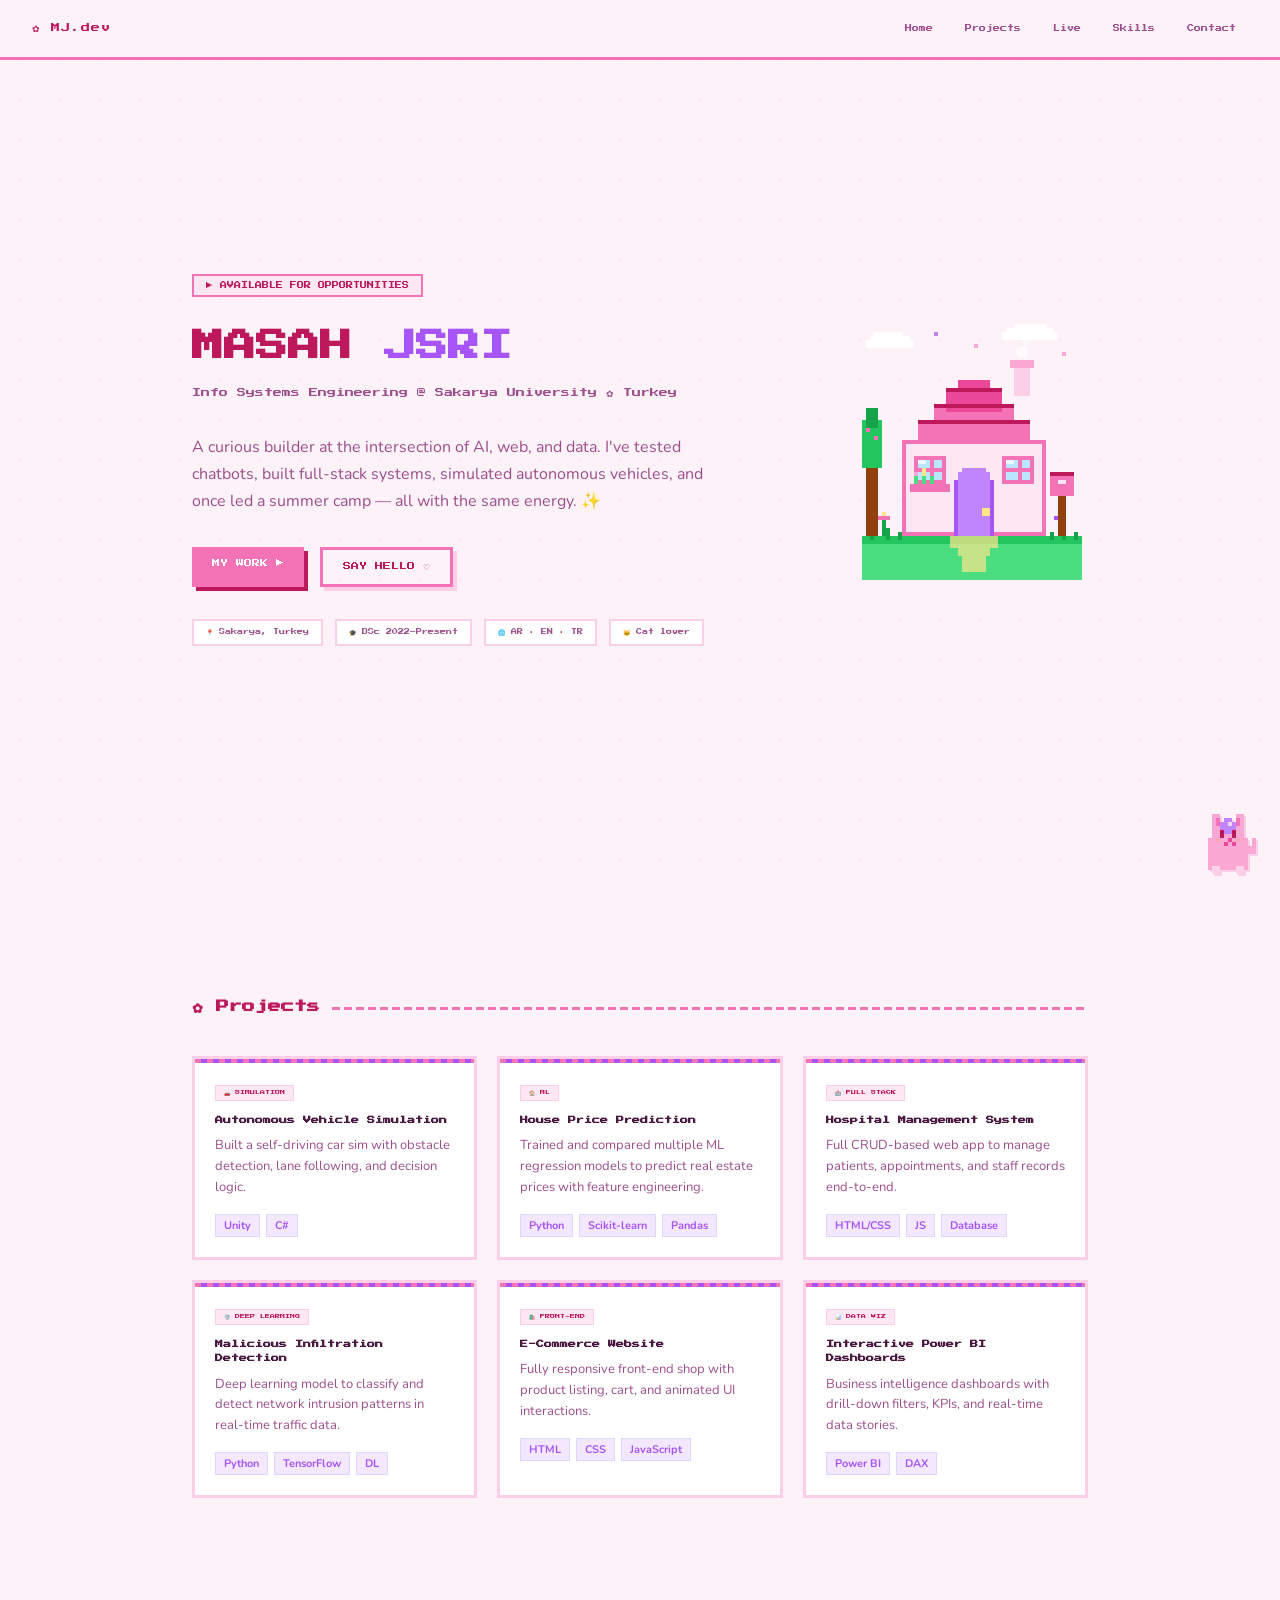
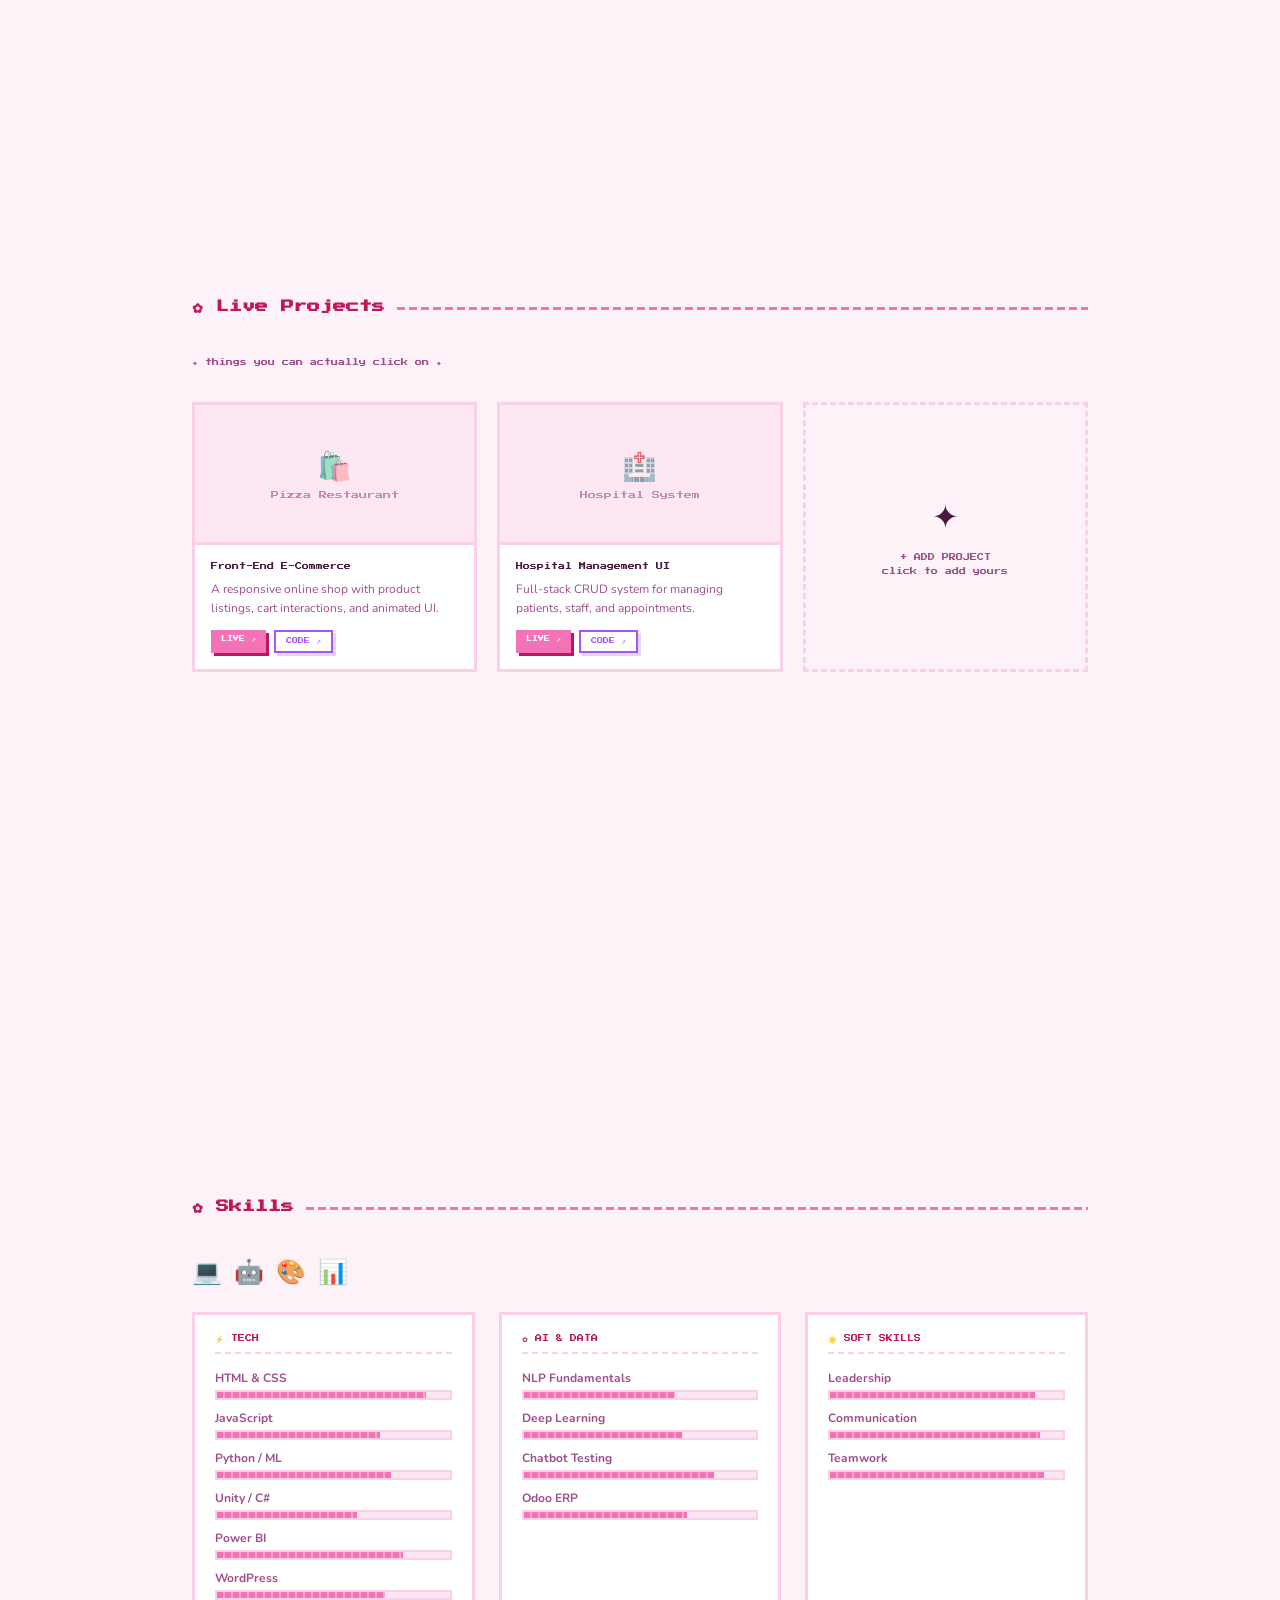
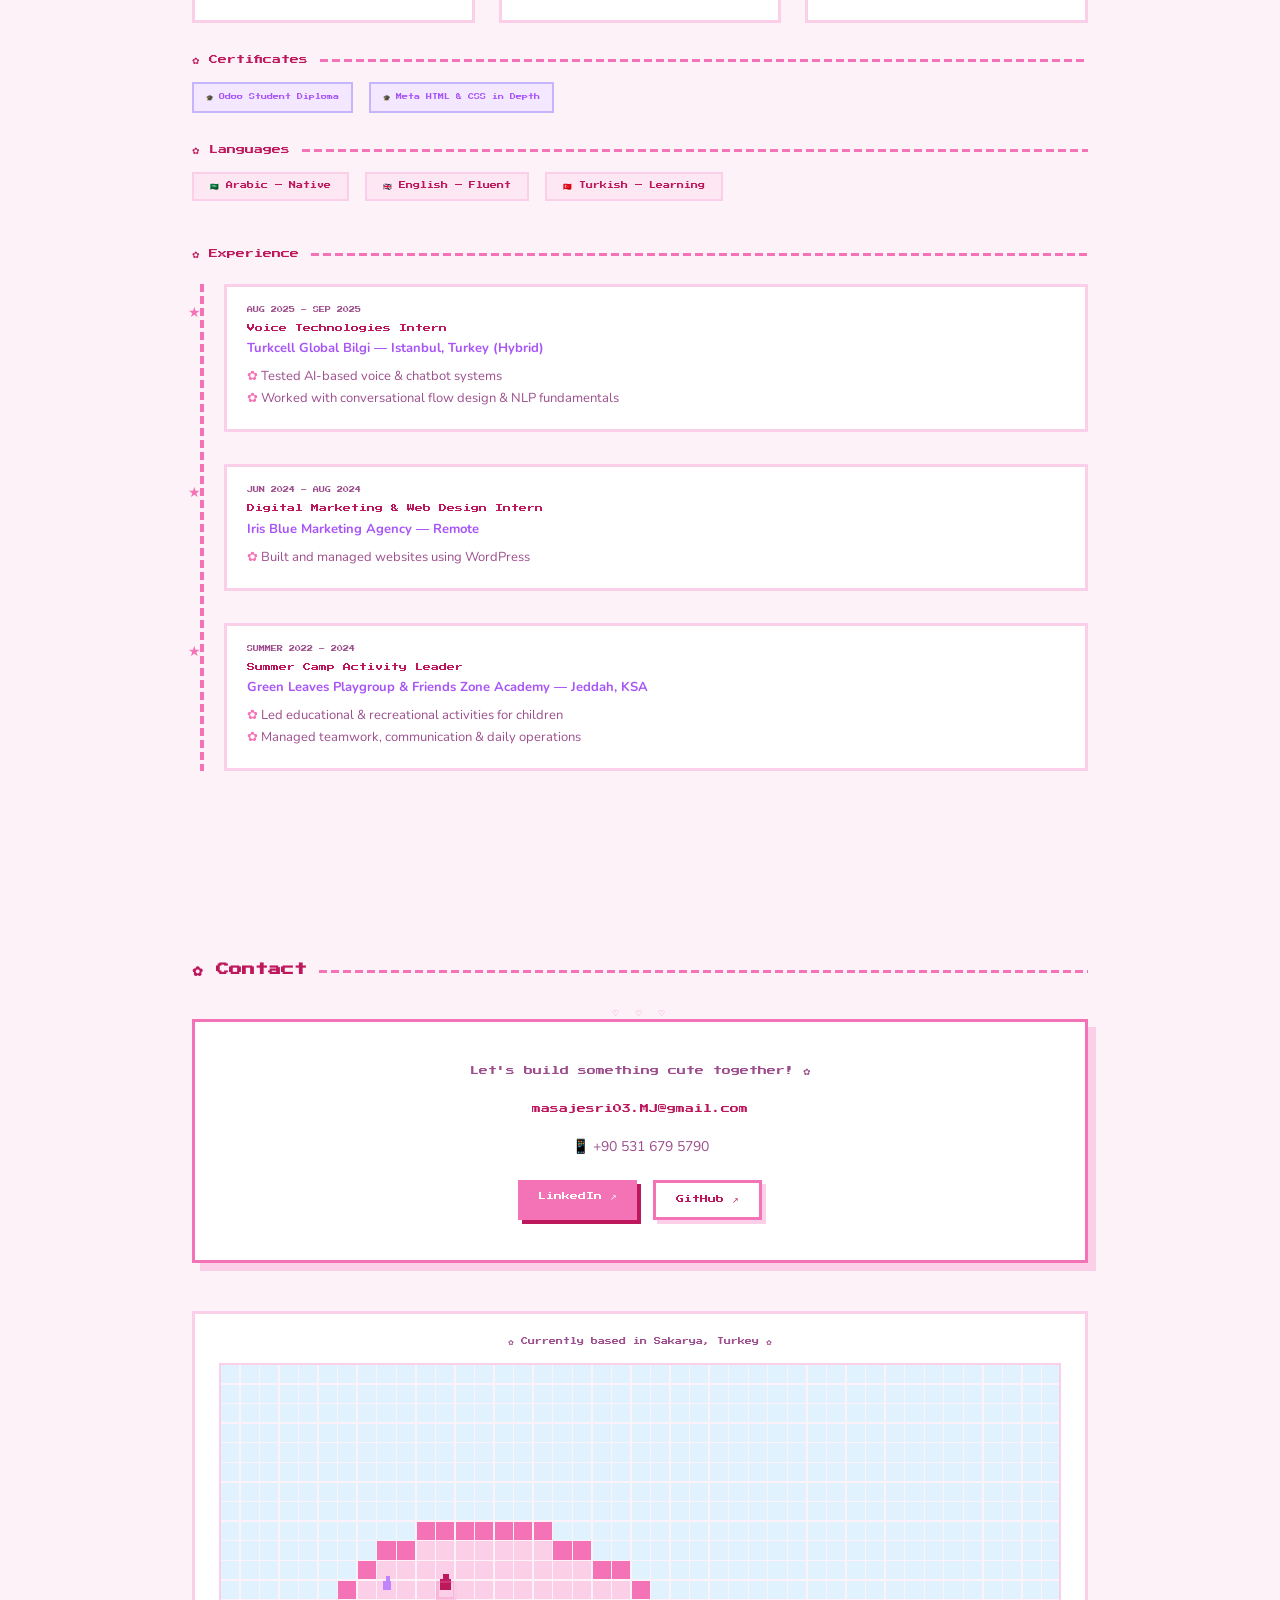
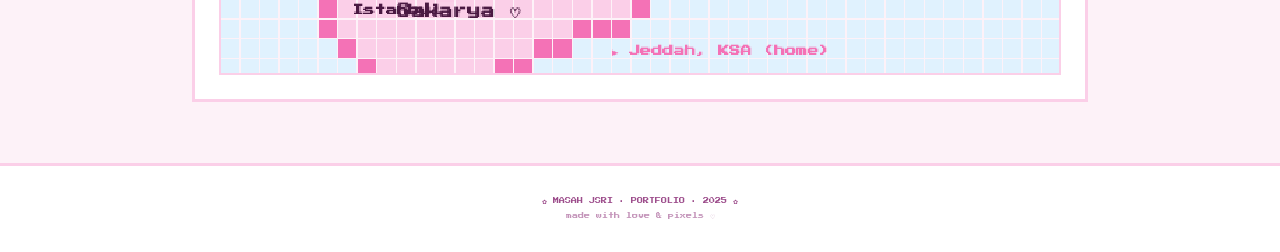
==== commit a0663d6b: "Update index.html" ====
--- a/index.html
+++ b/index.html
@@ -1070,14 +1070,14 @@
       <div class="live-preview">
         <div class="live-preview-placeholder">
           <span>🛍️</span>
-          <div>E-Commerce Site</div>
+          <div>Pizza Restaurant</div>
         </div>
       </div>
       <div class="live-card-body">
         <div class="live-card-title">Front-End E-Commerce</div>
         <p class="live-card-desc">A responsive online shop with product listings, cart interactions, and animated UI.</p>
         <div class="live-card-links">
-          <a href="#" class="live-btn live-btn-primary">LIVE ↗</a>
+          <a href="pizza restaurant" class="live-btn live-btn-primary">LIVE ↗</a>
           <a href="https://github.com" class="live-btn live-btn-secondary" target="_blank">CODE ↗</a>
         </div>
       </div>
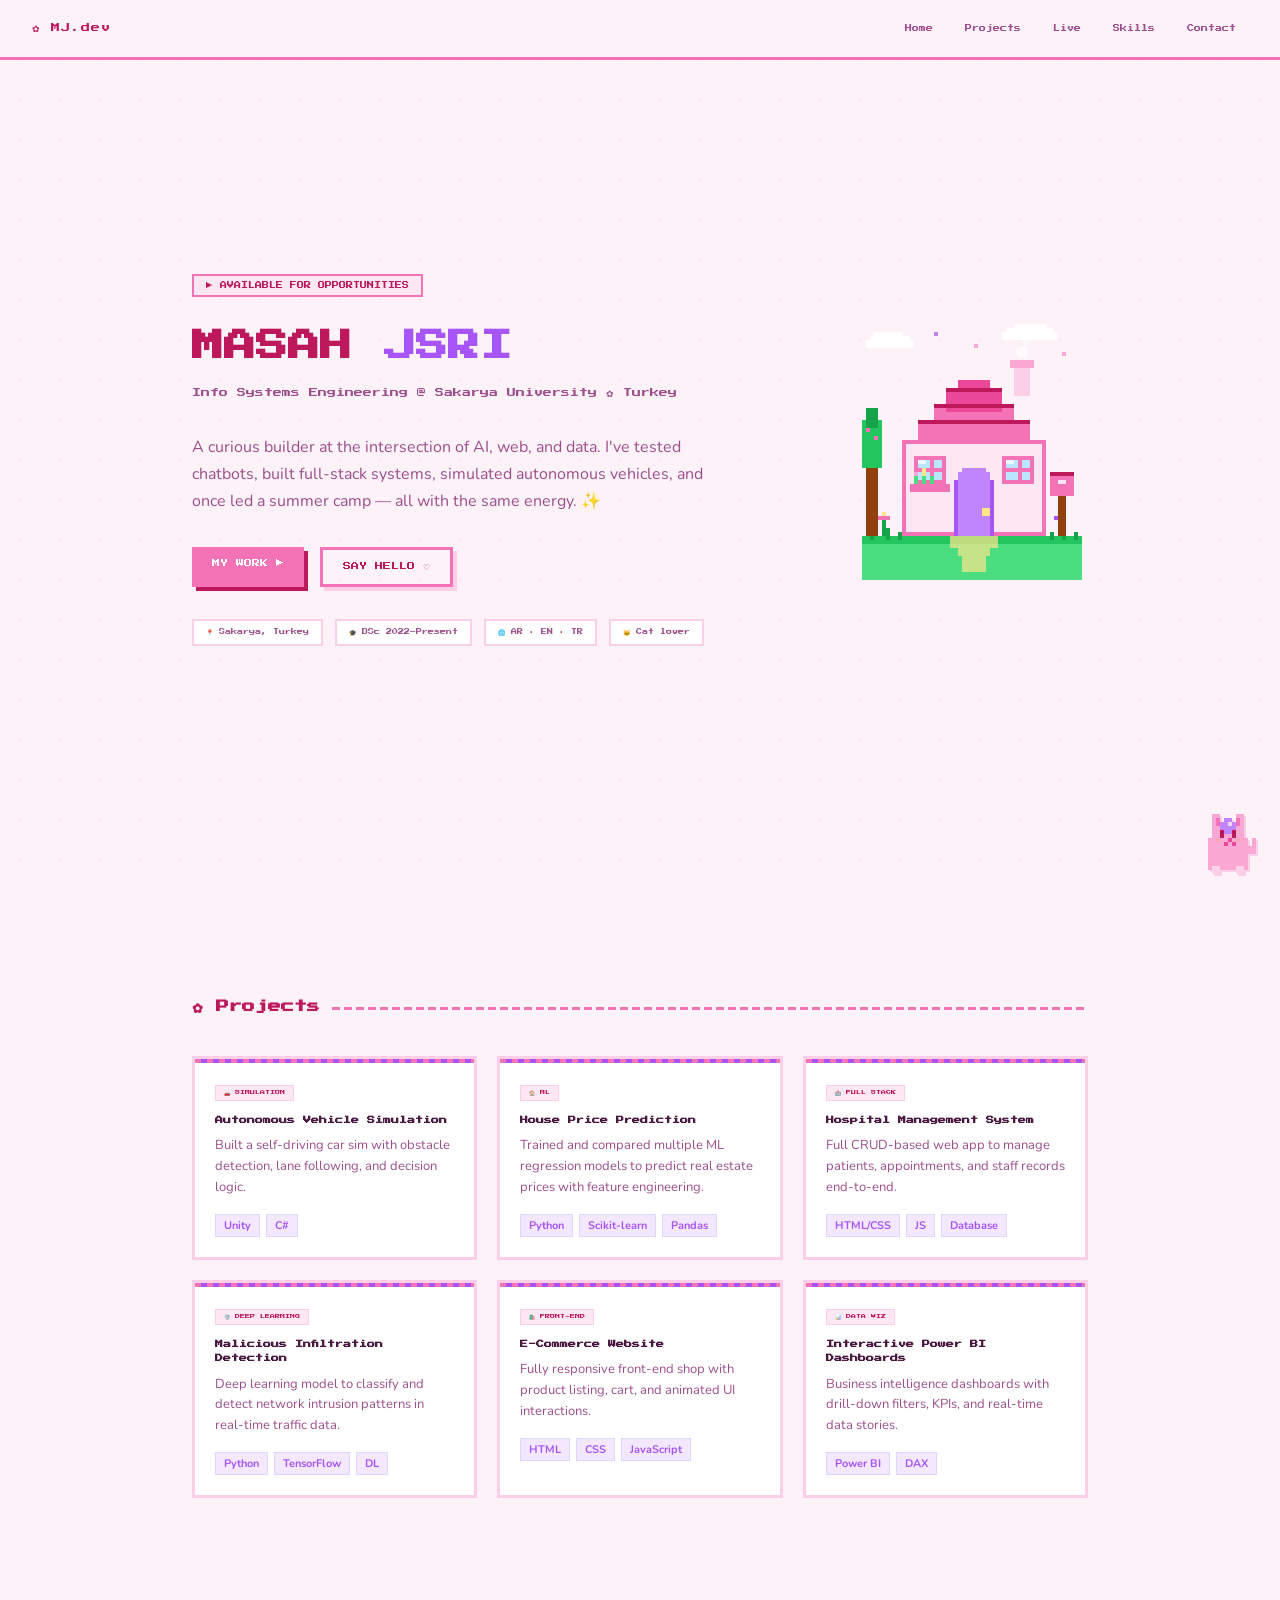
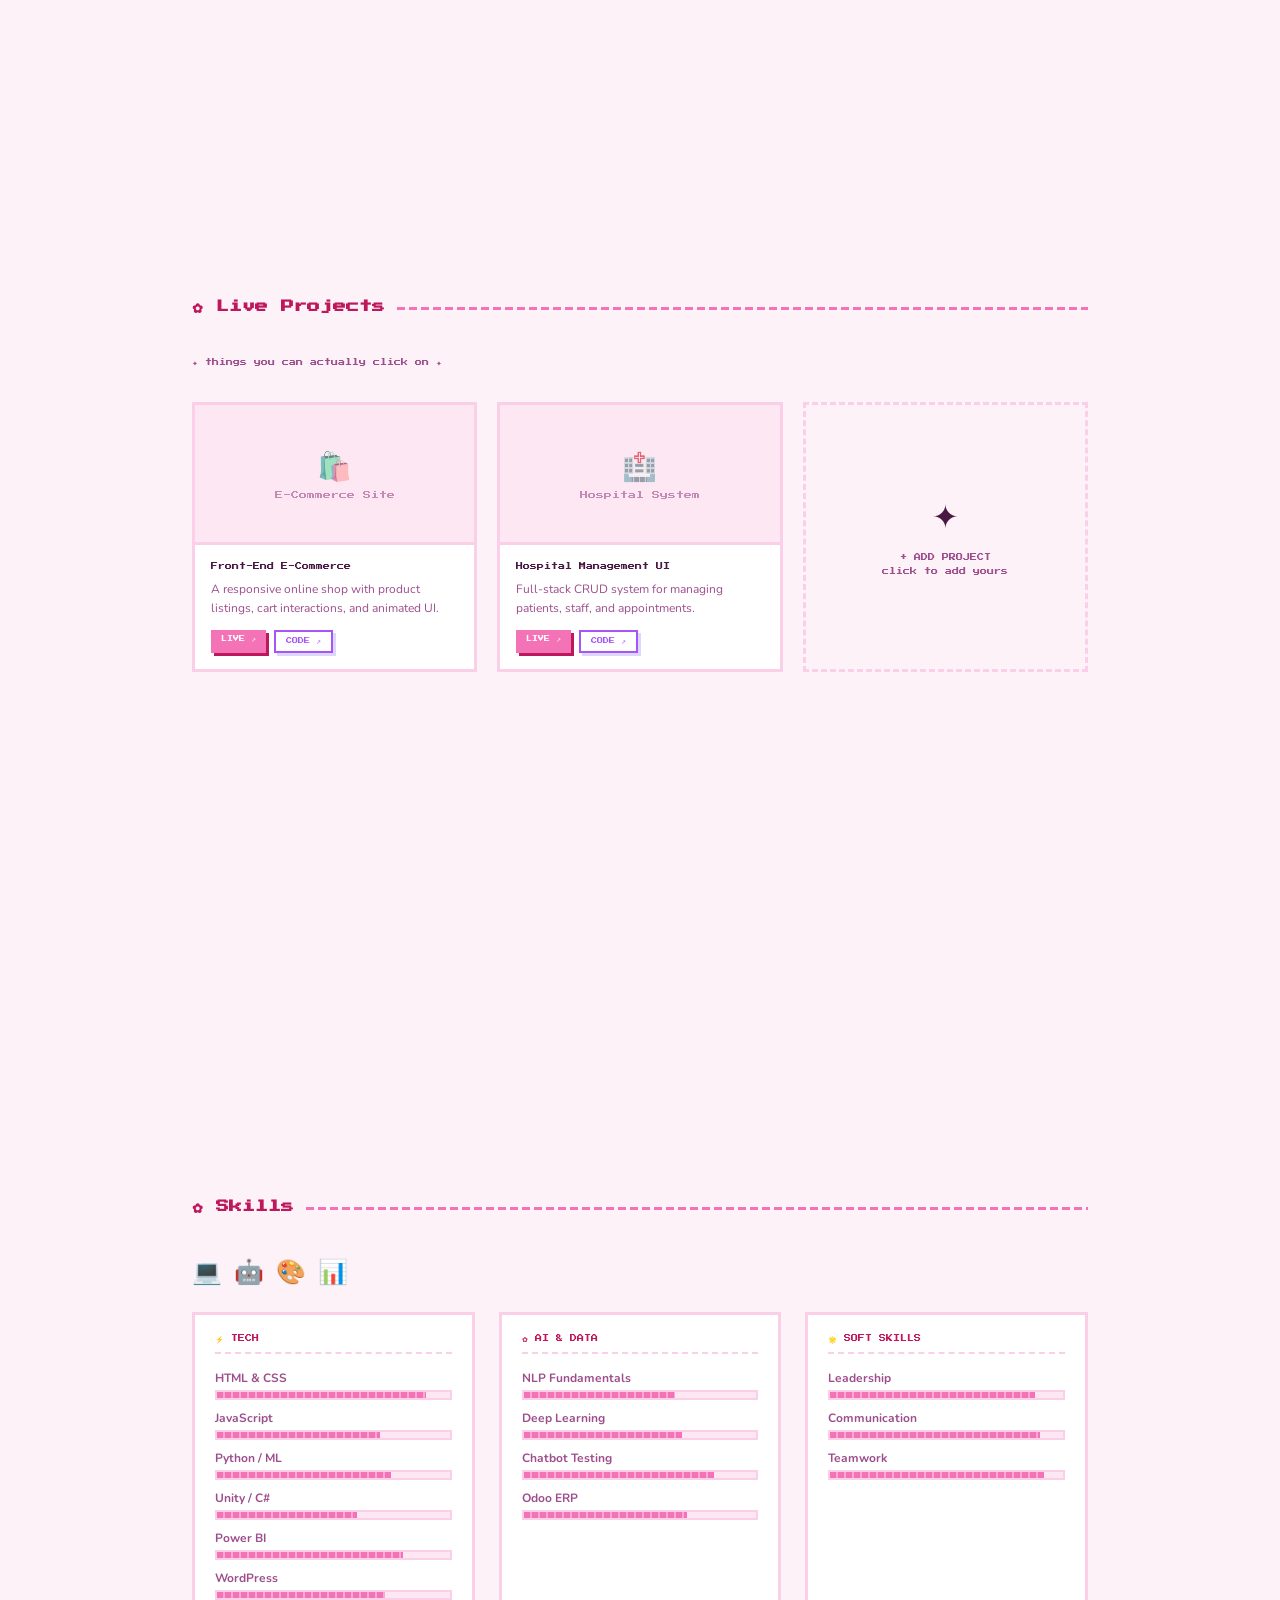
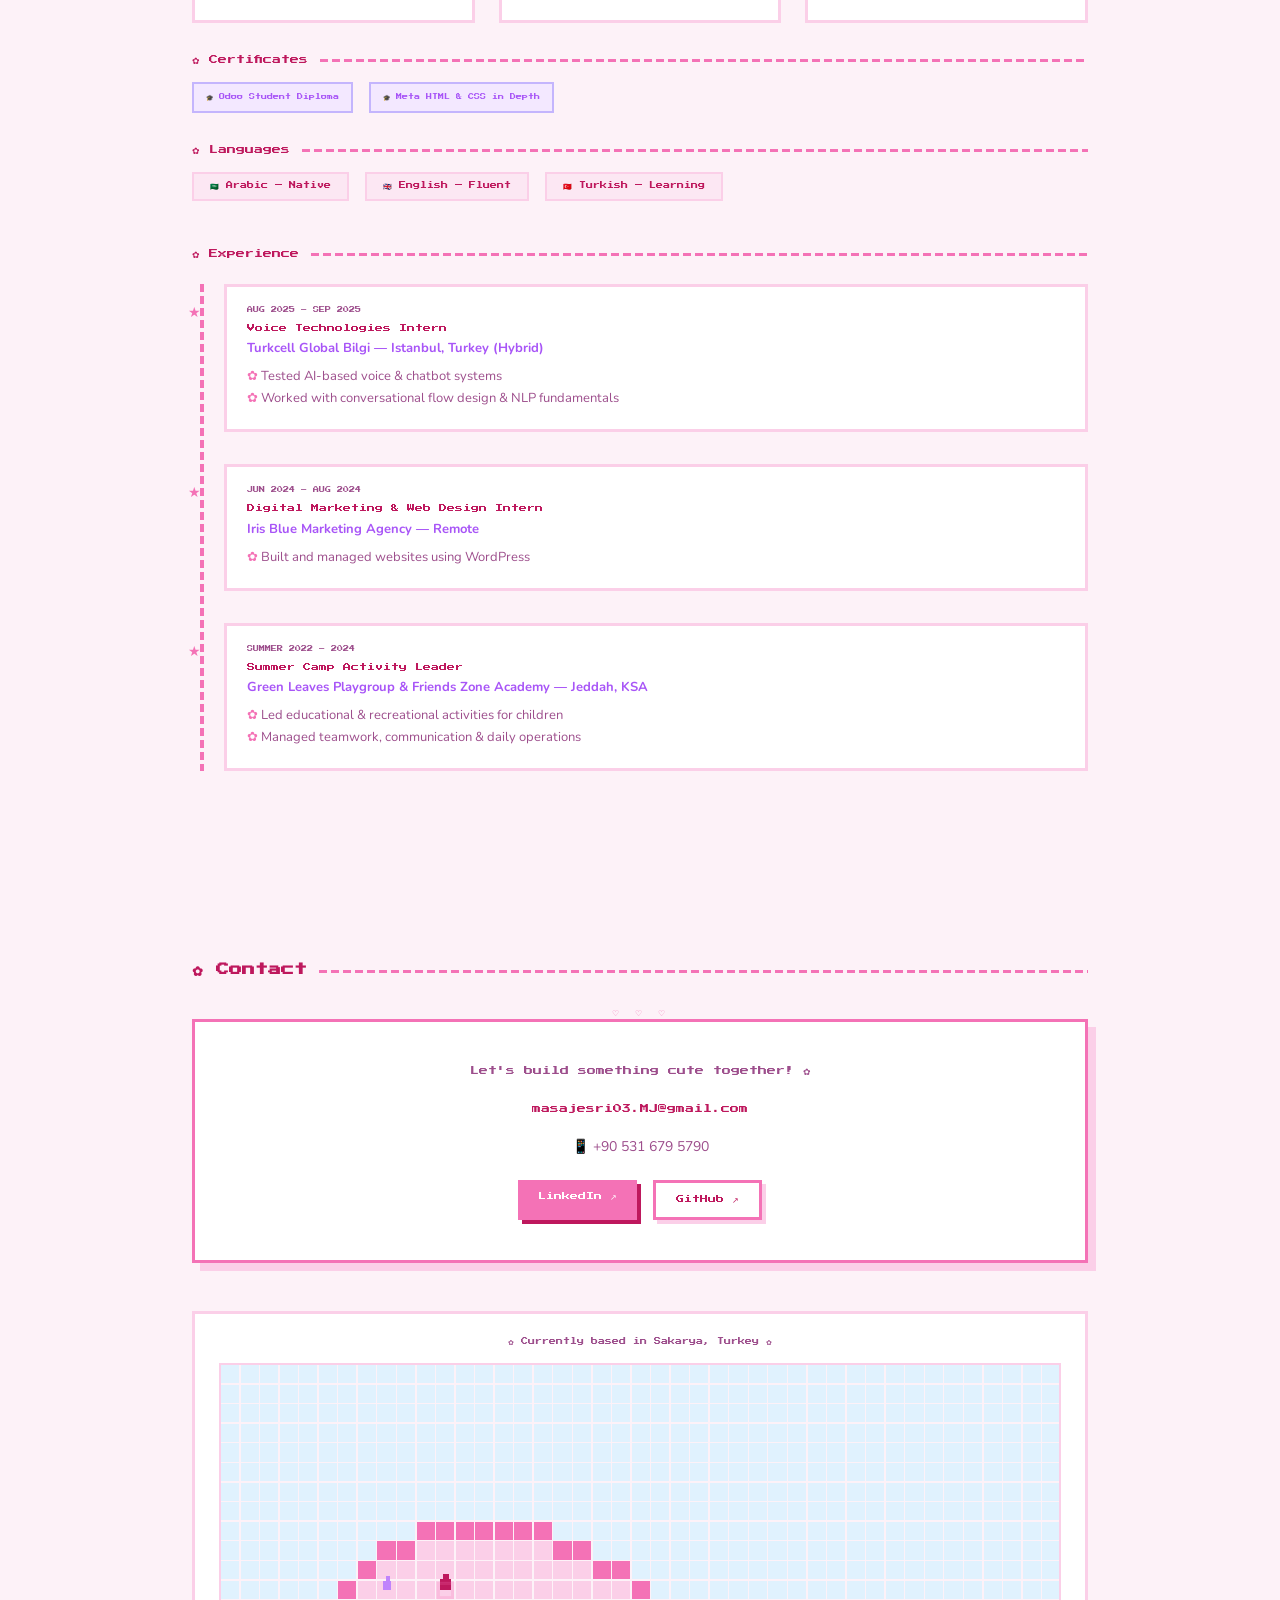
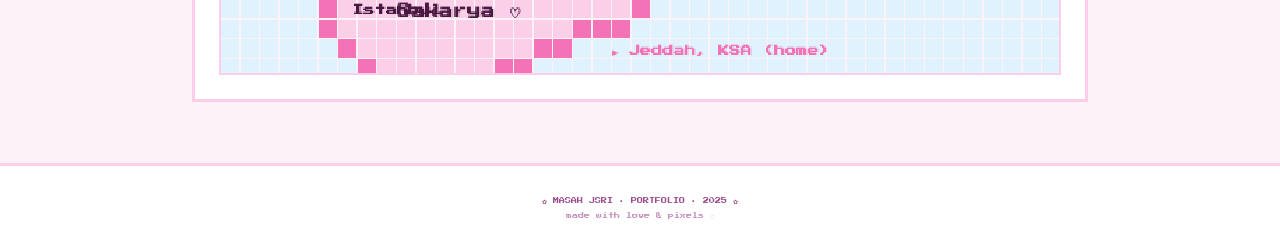
==== commit fe6c7bde: "Add files via upload" ====
--- a/index.html
+++ b/index.html
@@ -1070,14 +1070,14 @@
       <div class="live-preview">
         <div class="live-preview-placeholder">
           <span>🛍️</span>
-          <div>Pizza Restaurant</div>
+          <div>E-Commerce Site</div>
         </div>
       </div>
       <div class="live-card-body">
         <div class="live-card-title">Front-End E-Commerce</div>
         <p class="live-card-desc">A responsive online shop with product listings, cart interactions, and animated UI.</p>
         <div class="live-card-links">
-          <a href="pizza restaurant" class="live-btn live-btn-primary">LIVE ↗</a>
+          <a href="#" class="live-btn live-btn-primary">LIVE ↗</a>
           <a href="https://github.com" class="live-btn live-btn-secondary" target="_blank">CODE ↗</a>
         </div>
       </div>
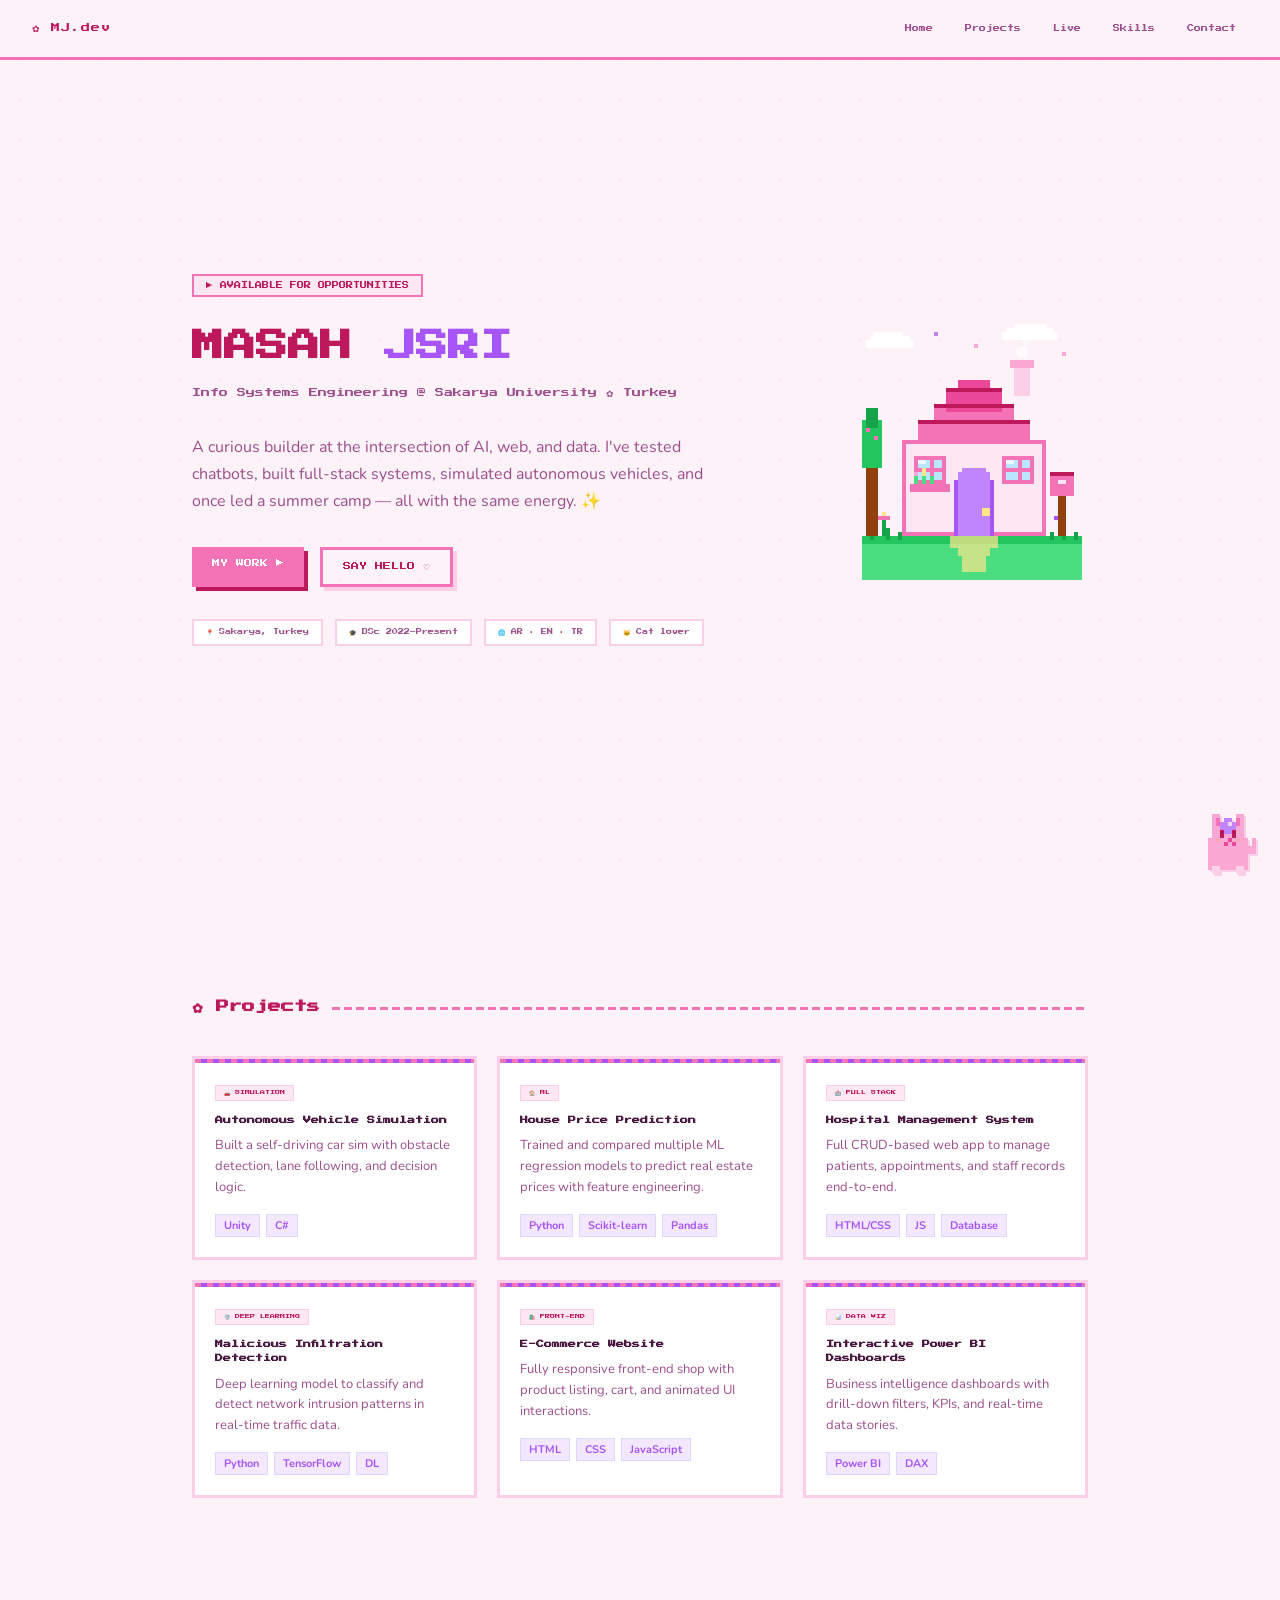
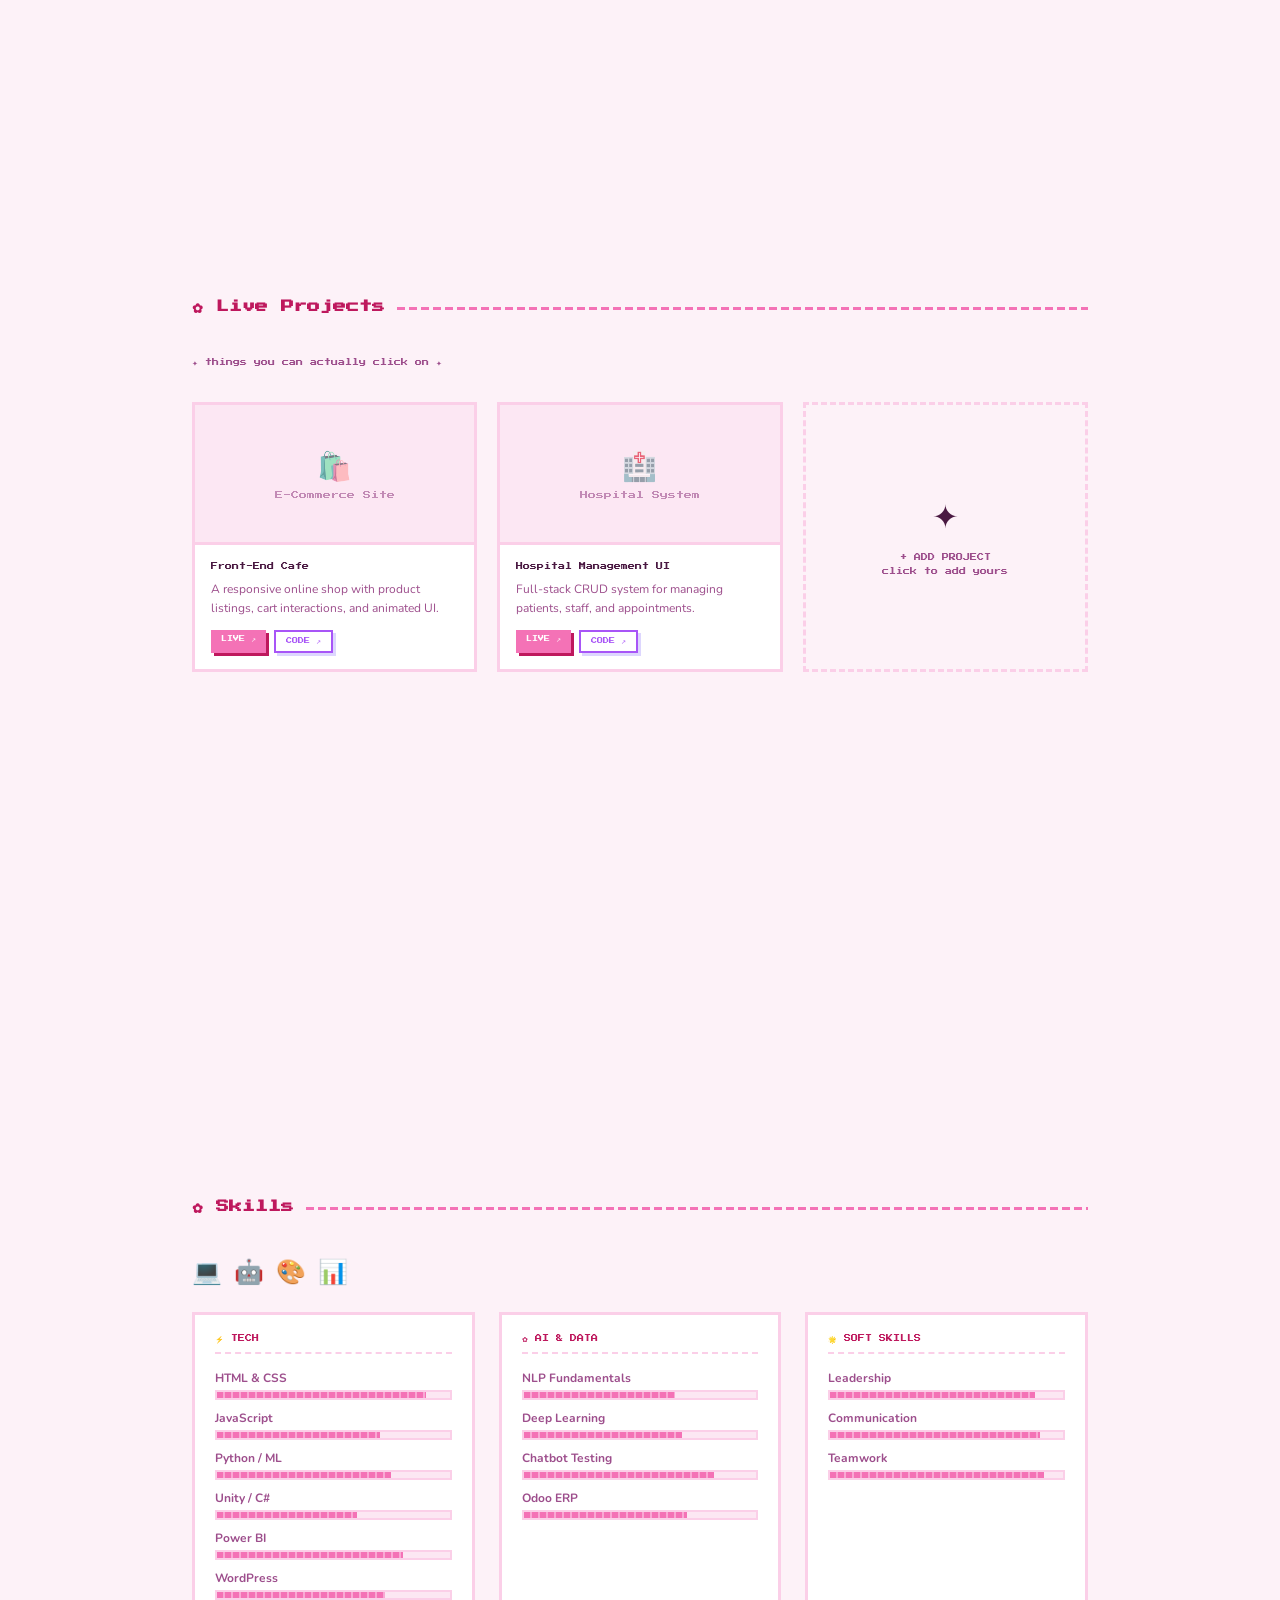
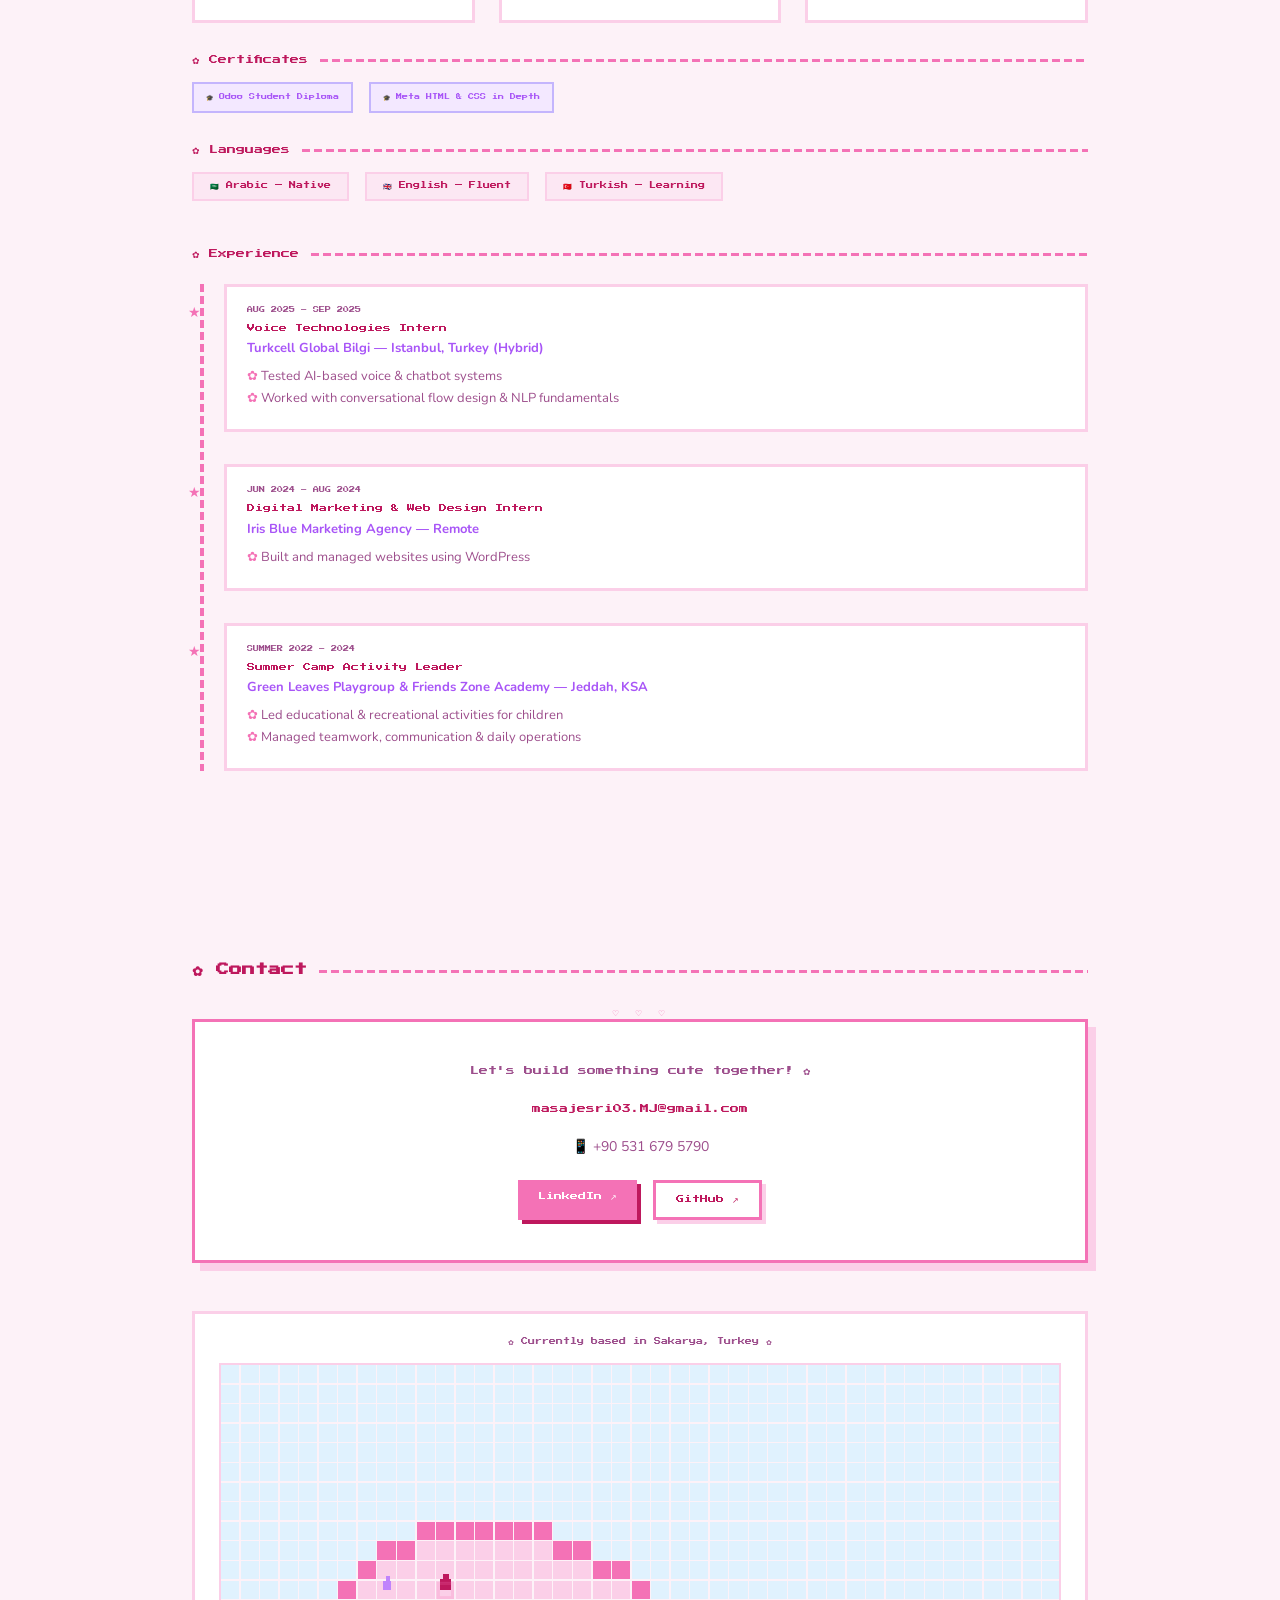
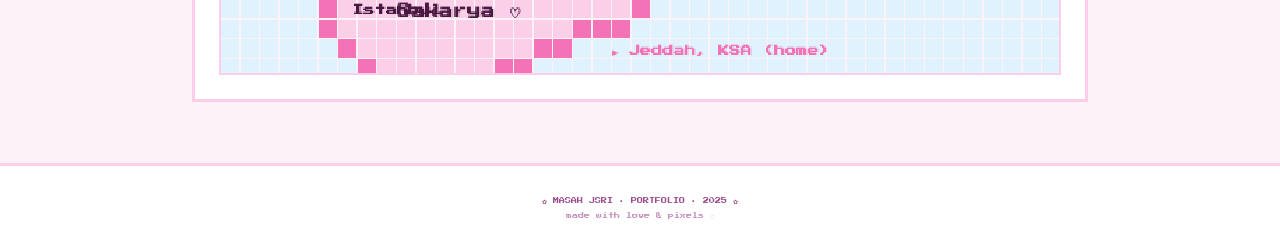
==== commit 2dc0525c: "Update index.html" ====
--- a/index.html
+++ b/index.html
@@ -1074,11 +1074,11 @@
         </div>
       </div>
       <div class="live-card-body">
-        <div class="live-card-title">Front-End E-Commerce</div>
+        <div class="live-card-title">Front-End Cafe</div>
         <p class="live-card-desc">A responsive online shop with product listings, cart interactions, and animated UI.</p>
         <div class="live-card-links">
-          <a href="#" class="live-btn live-btn-primary">LIVE ↗</a>
-          <a href="https://github.com" class="live-btn live-btn-secondary" target="_blank">CODE ↗</a>
+          <a href="https://doodlemon.github.io/cafe" class="live-btn live-btn-primary">LIVE ↗</a>
+          <a href="https://github.com/doodlemon/doodlemon.github.io/tree/main/cafe" class="live-btn live-btn-secondary">CODE ↗</a>
         </div>
       </div>
     </div>
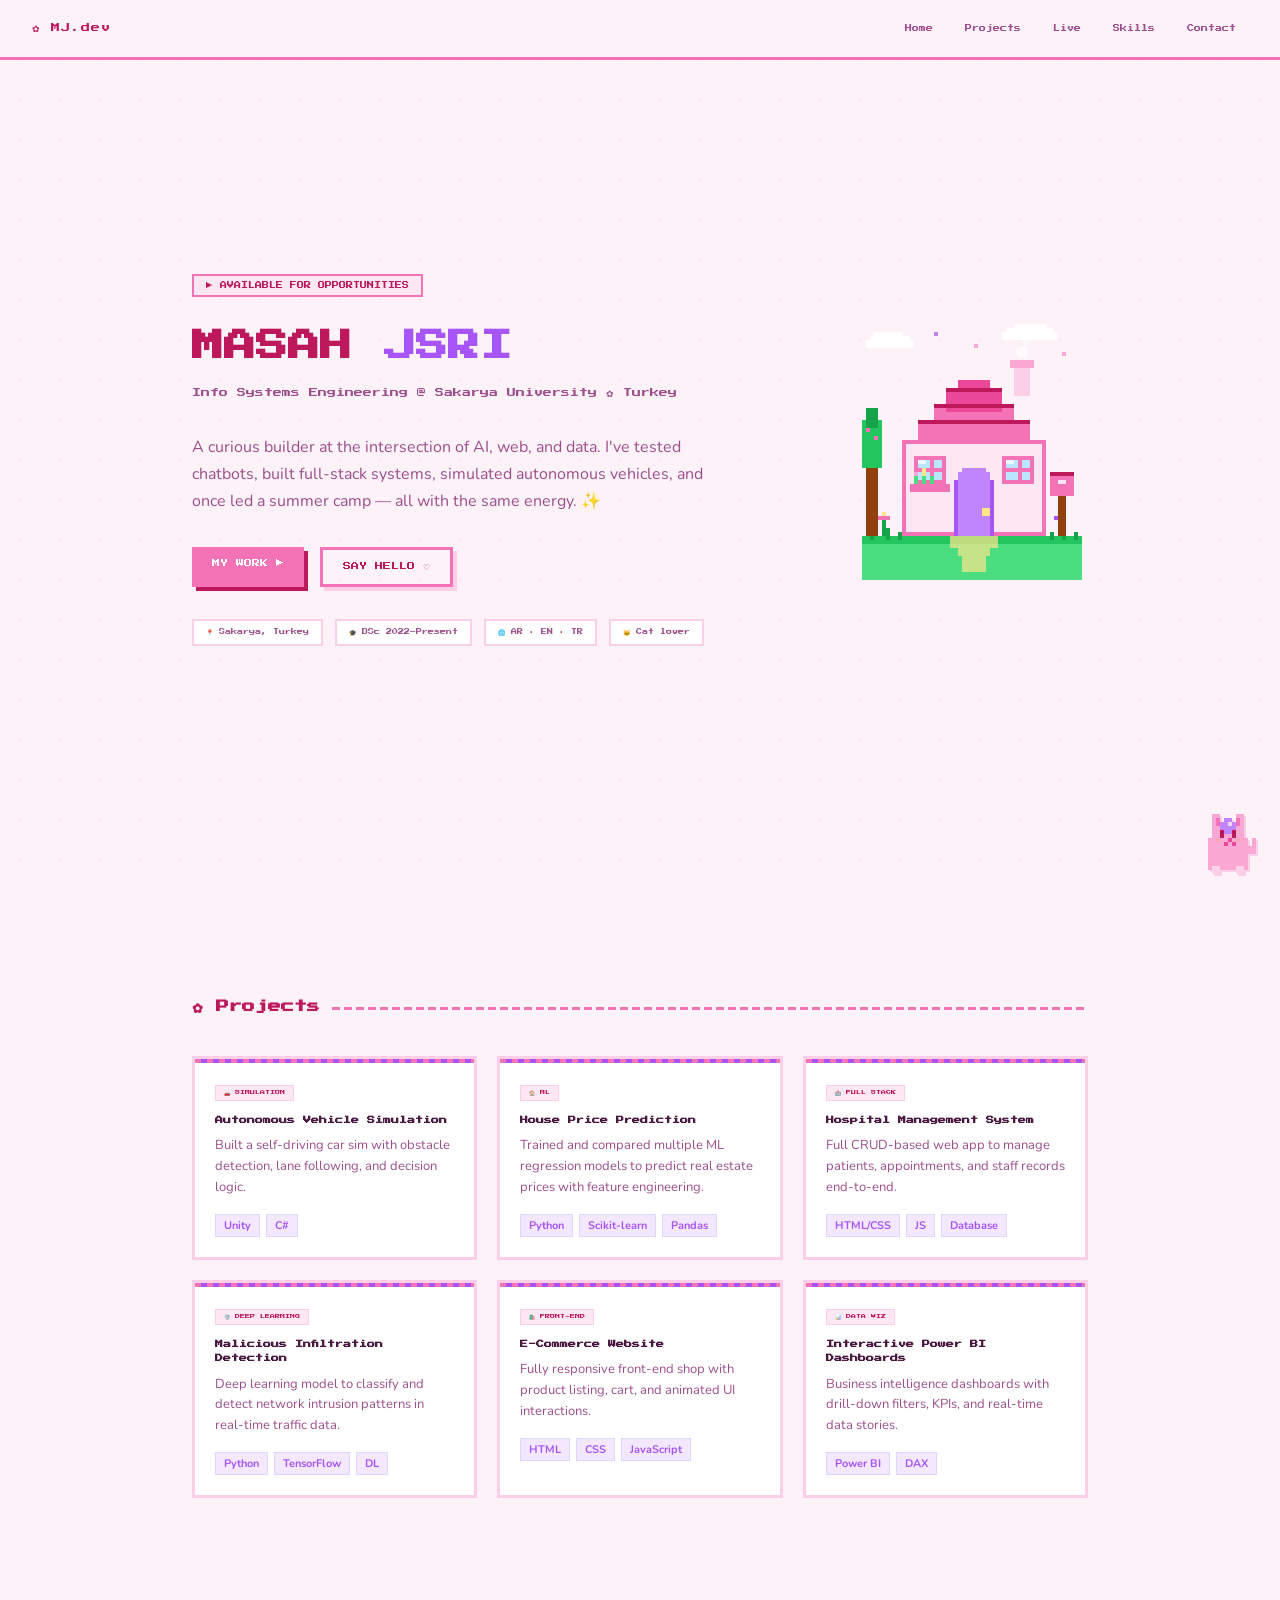
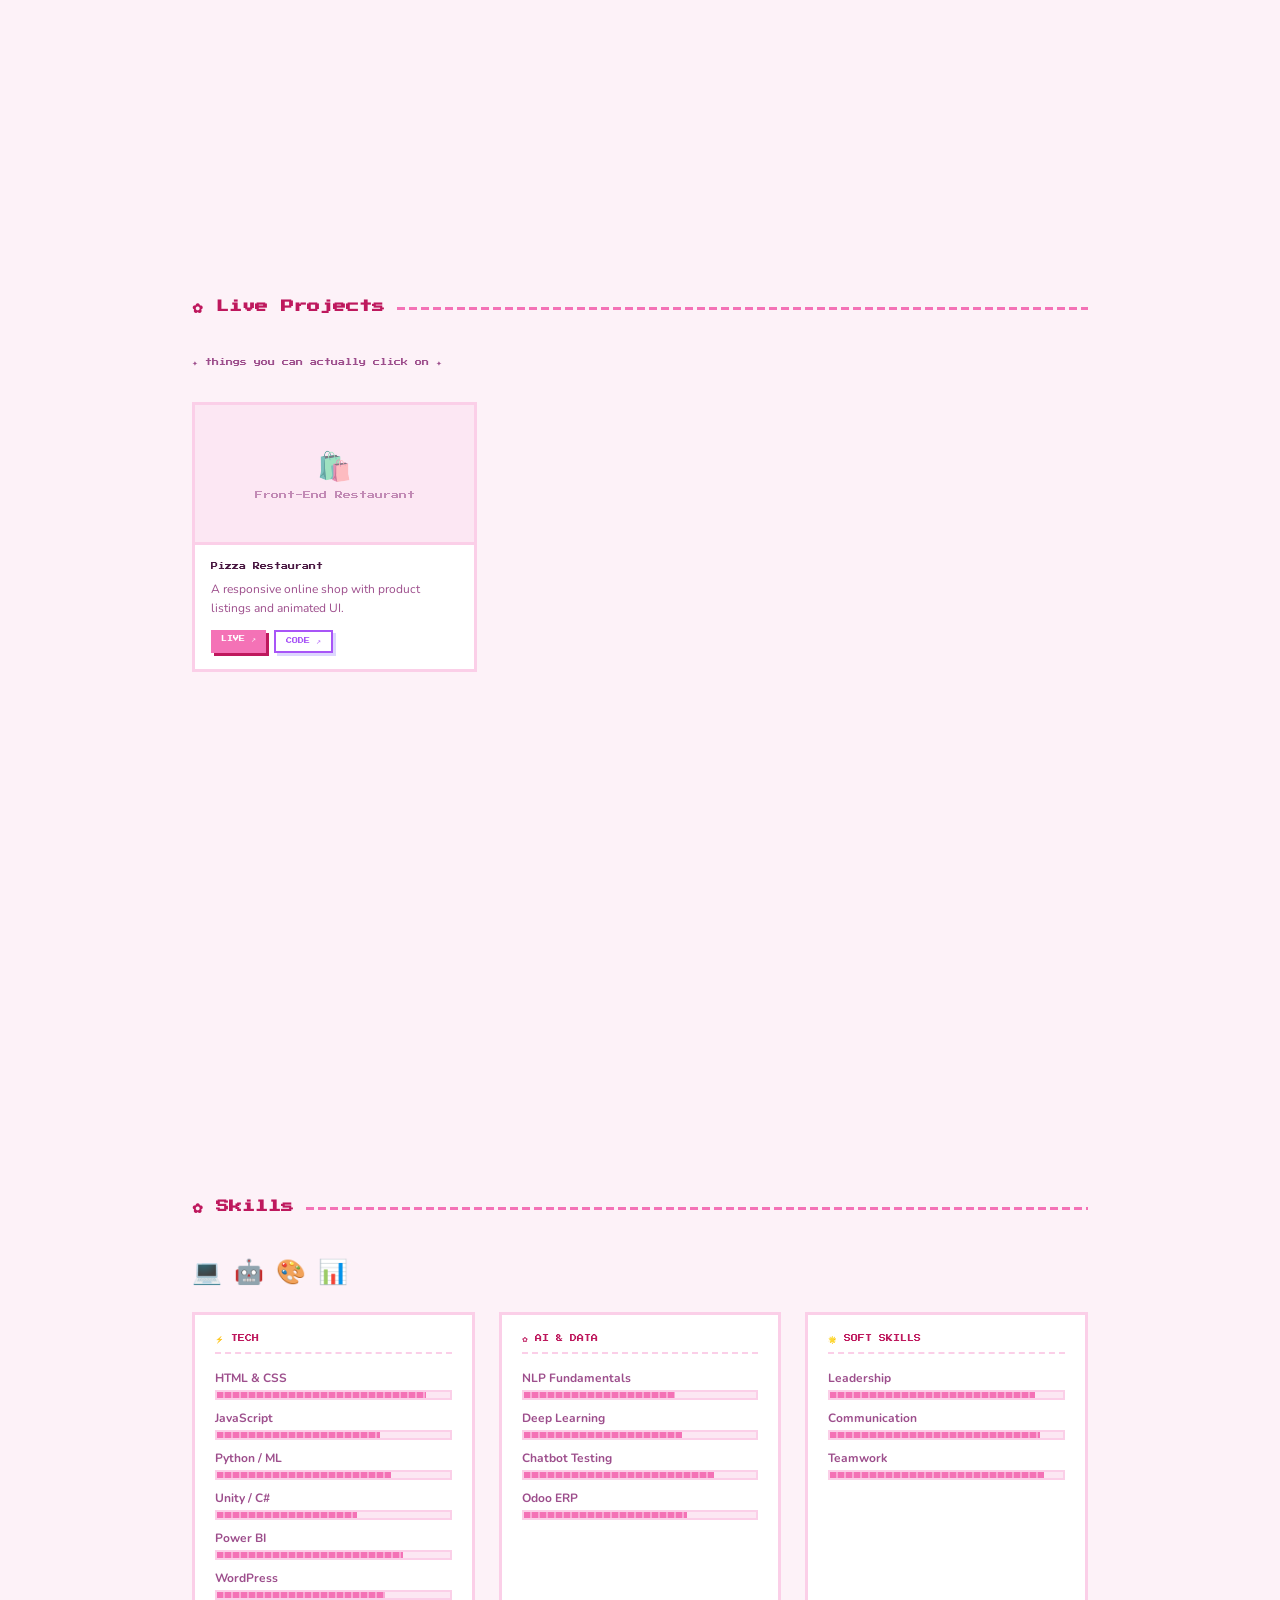
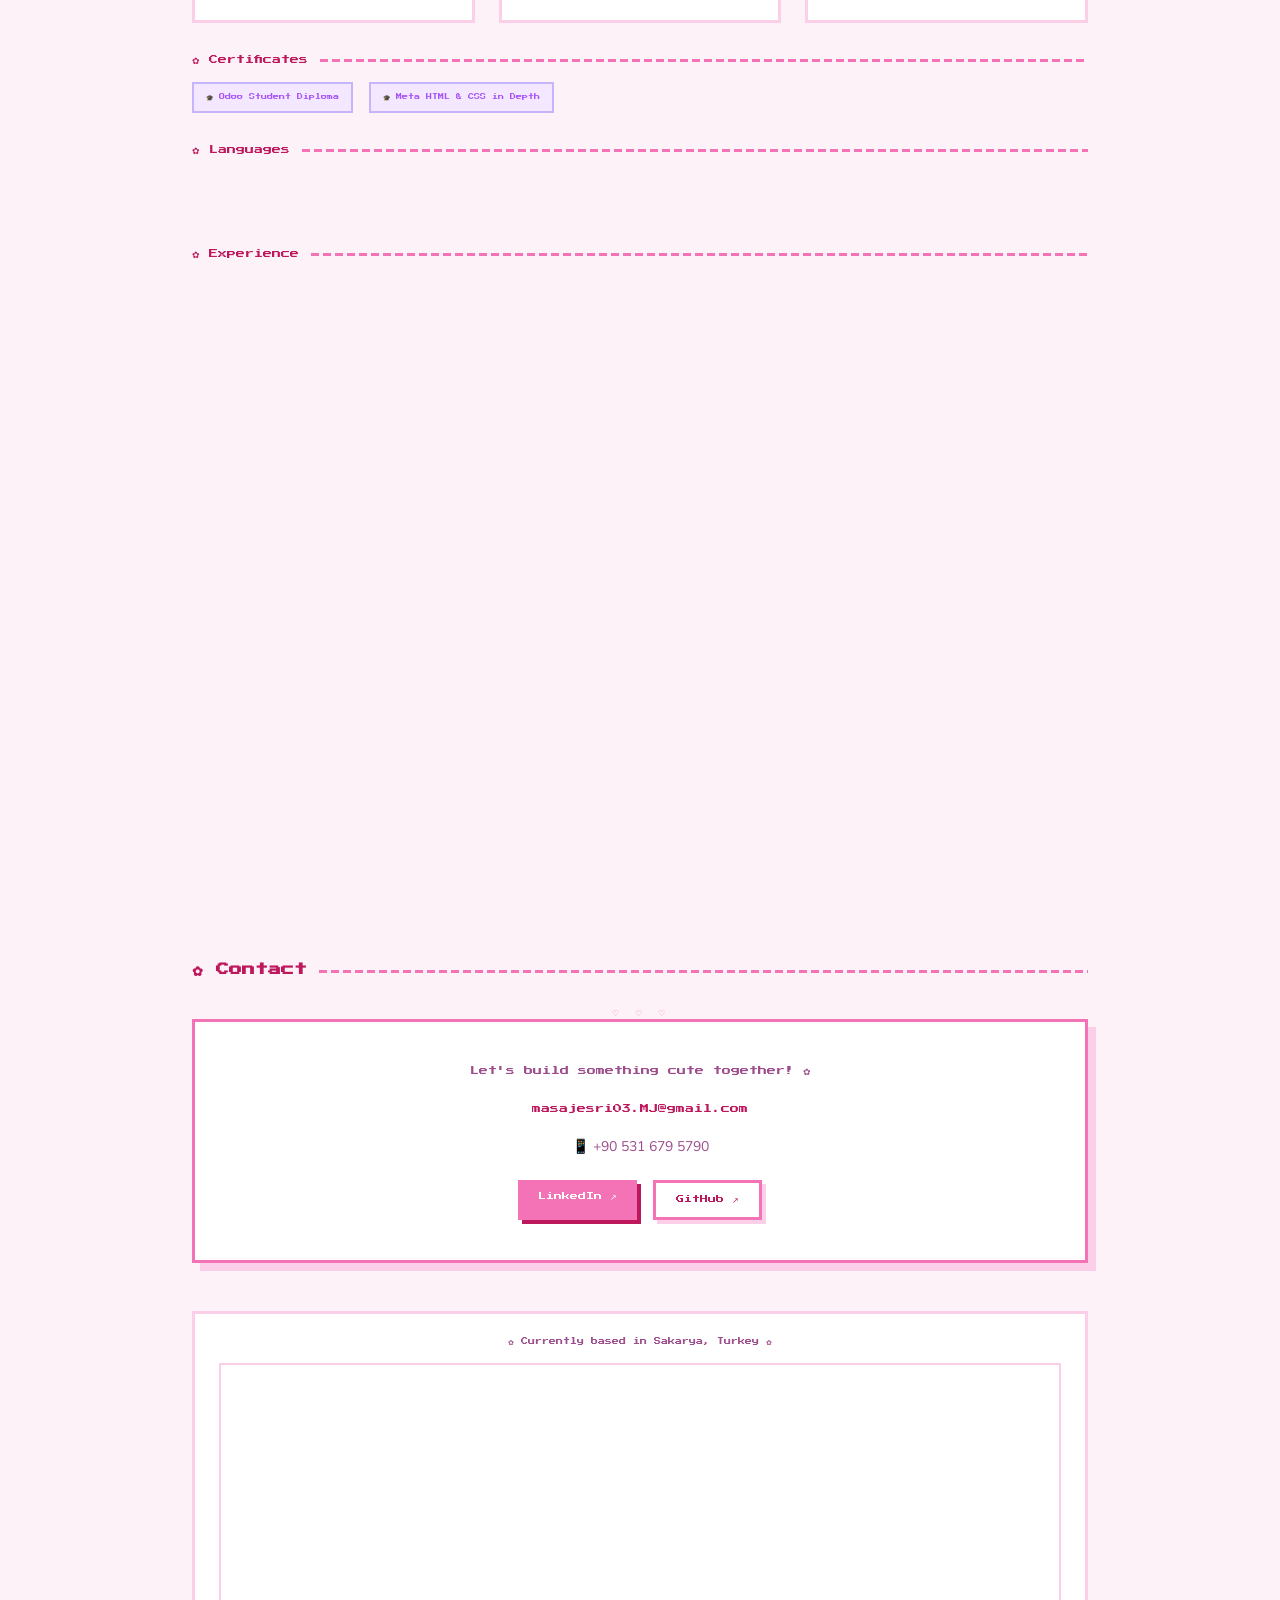
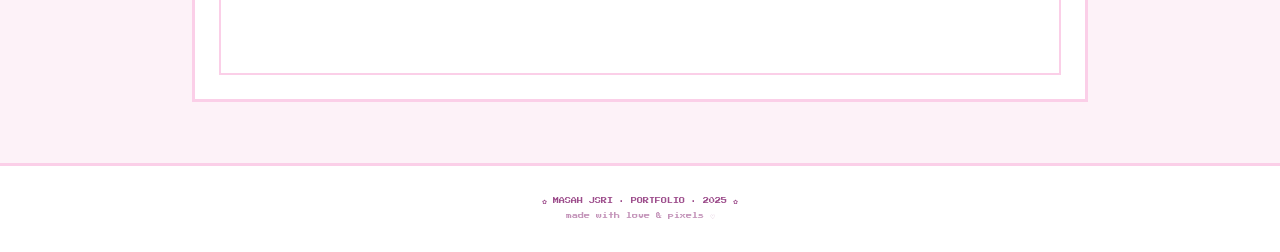
==== commit 0d84c8b3: "Update index.html" ====
--- a/index.html
+++ b/index.html
@@ -1070,15 +1070,15 @@
       <div class="live-preview">
         <div class="live-preview-placeholder">
           <span>🛍️</span>
-          <div>E-Commerce Site</div>
+          <div>Front-End Restaurant</div>
         </div>
       </div>
       <div class="live-card-body">
-        <div class="live-card-title">Front-End Cafe</div>
-        <p class="live-card-desc">A responsive online shop with product listings, cart interactions, and animated UI.</p>
+        <div class="live-card-title">Pizza Restaurant</div>
+        <p class="live-card-desc">A responsive online shop with product listings and animated UI.</p>
         <div class="live-card-links">
-          <a href="https://doodlemon.github.io/cafe" class="live-btn live-btn-primary">LIVE ↗</a>
-          <a href="https://github.com/doodlemon/doodlemon.github.io/tree/main/cafe" class="live-btn live-btn-secondary">CODE ↗</a>
+          <a href="https://doodlemon.github.io/pizza restaurant" class="live-btn live-btn-primary">LIVE ↗</a>
+          <a href="https://github.com/doodlemon/doodlemon.github.io/tree/main/pizza restaurant" class="live-btn live-btn-secondary">CODE ↗</a>
         </div>
       </div>
     </div>
@@ -1088,15 +1088,15 @@
       <div class="live-preview">
         <div class="live-preview-placeholder">
           <span>🏥</span>
-          <div>Hospital System</div>
+          <div>Front-End Cafe</div>
         </div>
       </div>
       <div class="live-card-body">
-        <div class="live-card-title">Hospital Management UI</div>
-        <p class="live-card-desc">Full-stack CRUD system for managing patients, staff, and appointments.</p>
+        <div class="live-card-title">Cafe Website</div>
+        <p class="live-card-desc"></p>
         <div class="live-card-links">
-          <a href="#" class="live-btn live-btn-primary">LIVE ↗</a>
-          <a href="https://github.com" class="live-btn live-btn-secondary" target="_blank">CODE ↗</a>
+          <a href="https://doodlemon.github.io/cafe" class="live-btn live-btn-primary">LIVE ↗</a>
+          <a href="https://github.com/doodlemon/doodlemon.github.io/tree/main/cafe" class="live-btn live-btn-secondary">CODE ↗</a>
         </div>
       </div>
     </div>
@@ -1429,114 +1429,6 @@
   setTimeout(() => cat.style.transform = 'rotate(0deg)', 400);
 }, 5000);
 
-// ── PIXEL MAP ──
-const canvas = document.getElementById('mapCanvas');
-const ctx = canvas.getContext('2d');
-
-function drawPixelMap() {
-  ctx.fillStyle = '#fdf2f8';
-  ctx.fillRect(0, 0, canvas.width, canvas.height);
-
-  const land = [
-    // rough Turkey shape in pixel blocks
-    [10,8],[11,8],[12,8],[13,8],[14,8],[15,8],[16,8],
-    [8,9],[9,9],[10,9],[11,9],[12,9],[13,9],[14,9],[15,9],[16,9],[17,9],[18,9],
-    [7,10],[8,10],[9,10],[10,10],[11,10],[12,10],[13,10],[14,10],[15,10],[16,10],[17,10],[18,10],[19,10],[20,10],
-    [6,11],[7,11],[8,11],[9,11],[10,11],[11,11],[12,11],[13,11],[14,11],[15,11],[16,11],[17,11],[18,11],[19,11],[20,11],[21,11],
-    [5,12],[6,12],[7,12],[8,12],[9,12],[10,12],[11,12],[12,12],[13,12],[14,12],[15,12],[16,12],[17,12],[18,12],[19,12],[20,12],[21,12],
-    [5,13],[6,13],[7,13],[8,13],[9,13],[10,13],[11,13],[12,13],[13,13],[14,13],[15,13],[16,13],[17,13],[18,13],[19,13],[20,13],
-    [6,14],[7,14],[8,14],[9,14],[10,14],[11,14],[12,14],[13,14],[14,14],[15,14],[16,14],[17,14],
-    [7,15],[8,15],[9,15],[10,15],[11,15],[12,15],[13,15],[14,15],[15,15],
-    [8,16],[9,16],[10,16],[11,16],[12,16],[13,16],
-  ];
-
-  const block = 14;
-
-  // Sea background dots
-  for (let x = 0; x < canvas.width; x += block) {
-    for (let y = 0; y < canvas.height; y += block) {
-      ctx.fillStyle = '#e0f2fe';
-      ctx.fillRect(x, y, block-1, block-1);
-    }
-  }
-
-  // Draw land
-  land.forEach(([gx, gy]) => {
-    ctx.fillStyle = '#f9a8d4';
-    ctx.fillRect(gx * block, gy * block, block - 1, block - 1);
-  });
-
-  // Draw borders with darker pink
-  land.forEach(([gx, gy]) => {
-    const neighbors = [[gx-1,gy],[gx+1,gy],[gx,gy-1],[gx,gy+1]];
-    const isEdge = neighbors.some(([nx,ny]) => !land.some(([lx,ly]) => lx===nx && ly===ny));
-    if (isEdge) {
-      ctx.fillStyle = '#f472b6';
-      ctx.fillRect(gx * block, gy * block, block - 1, block - 1);
-    }
-  });
-
-  // Re-draw inner land
-  land.forEach(([gx, gy]) => {
-    const neighbors = [[gx-1,gy],[gx+1,gy],[gx,gy-1],[gx,gy+1]];
-    const isEdge = neighbors.some(([nx,ny]) => !land.some(([lx,ly]) => lx===nx && ly===ny));
-    if (!isEdge) {
-      ctx.fillStyle = '#fbcfe8';
-      ctx.fillRect(gx * block, gy * block, block - 1, block - 1);
-    }
-  });
-
-  // Sakarya marker (roughly ~12, 11 in our grid)
-  const mx = 11 * block + block/2;
-  const my = 11 * block + block/2;
-
-  // Ping animation approach: draw star marker
-  ctx.fillStyle = '#be185d';
-  ctx.fillRect(mx - 4, my - 8, 8, 8);
-  ctx.fillRect(mx - 2, my - 12, 4, 5);
-
-  // Label
-  ctx.font = 'bold 10px "Press Start 2P", monospace';
-  ctx.fillStyle = '#4a1942';
-  ctx.fillText('Sakarya ♡', mx - 35, my + 20);
-
-  // Istanbul marker
-  const ix = 8 * block + block/2;
-  const iy = 11 * block + block/2;
-  ctx.fillStyle = '#c084fc';
-  ctx.fillRect(ix - 3, iy - 7, 6, 7);
-  ctx.fillRect(ix - 1, iy - 10, 3, 4);
-  ctx.font = 'bold 8px "Press Start 2P", monospace';
-  ctx.fillStyle = '#4a1942';
-  ctx.fillText('Istanbul', ix - 25, iy + 18);
-
-  // Jeddah label (outside map — bottom right)
-  ctx.font = 'bold 8px "Press Start 2P", monospace';
-  ctx.fillStyle = '#f472b6';
-  ctx.fillText('▸ Jeddah, KSA (home)', 280, canvas.height - 12);
-
-  // grid label
-  ctx.font = '8px "Press Start 2P", monospace';
-  ctx.fillStyle = '#f9a8d4';
-  ctx.fillText('TURKEY', 10 * block, 19 * block - 5);
-}
-
-drawPixelMap();
-
-// Animate pin pulse
-let pulse = 0;
-function animatePulse() {
-  drawPixelMap();
-  const mx = 11 * 14 + 7;
-  const my = 11 * 14 + 7;
-  pulse = (pulse + 0.05) % (Math.PI * 2);
-  const r = 8 + Math.sin(pulse) * 4;
-  ctx.strokeStyle = 'rgba(244,114,182,' + (0.5 + Math.sin(pulse) * 0.4) + ')';
-  ctx.lineWidth = 2;
-  ctx.strokeRect(mx - r, my - r, r * 2, r * 2);
-  requestAnimationFrame(animatePulse);
-}
-animatePulse();
 </script>
 </body>
 </html>
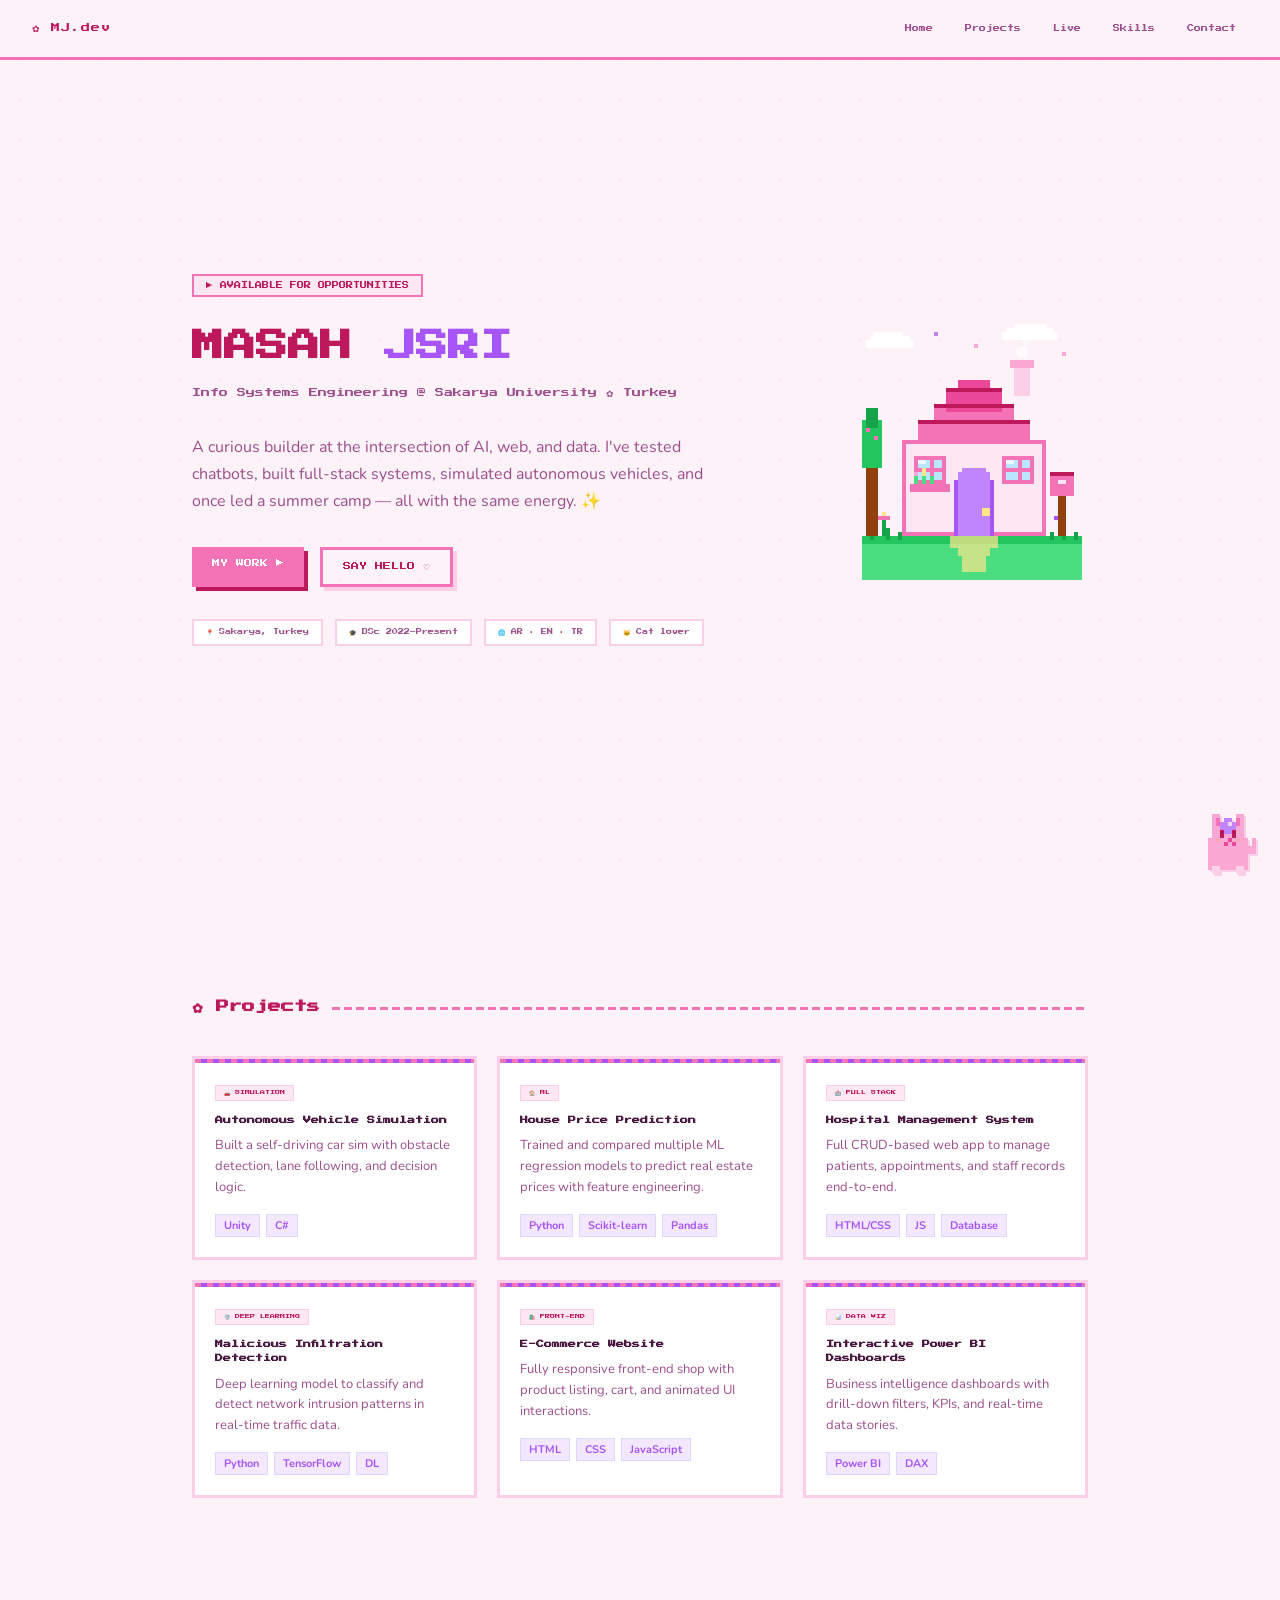
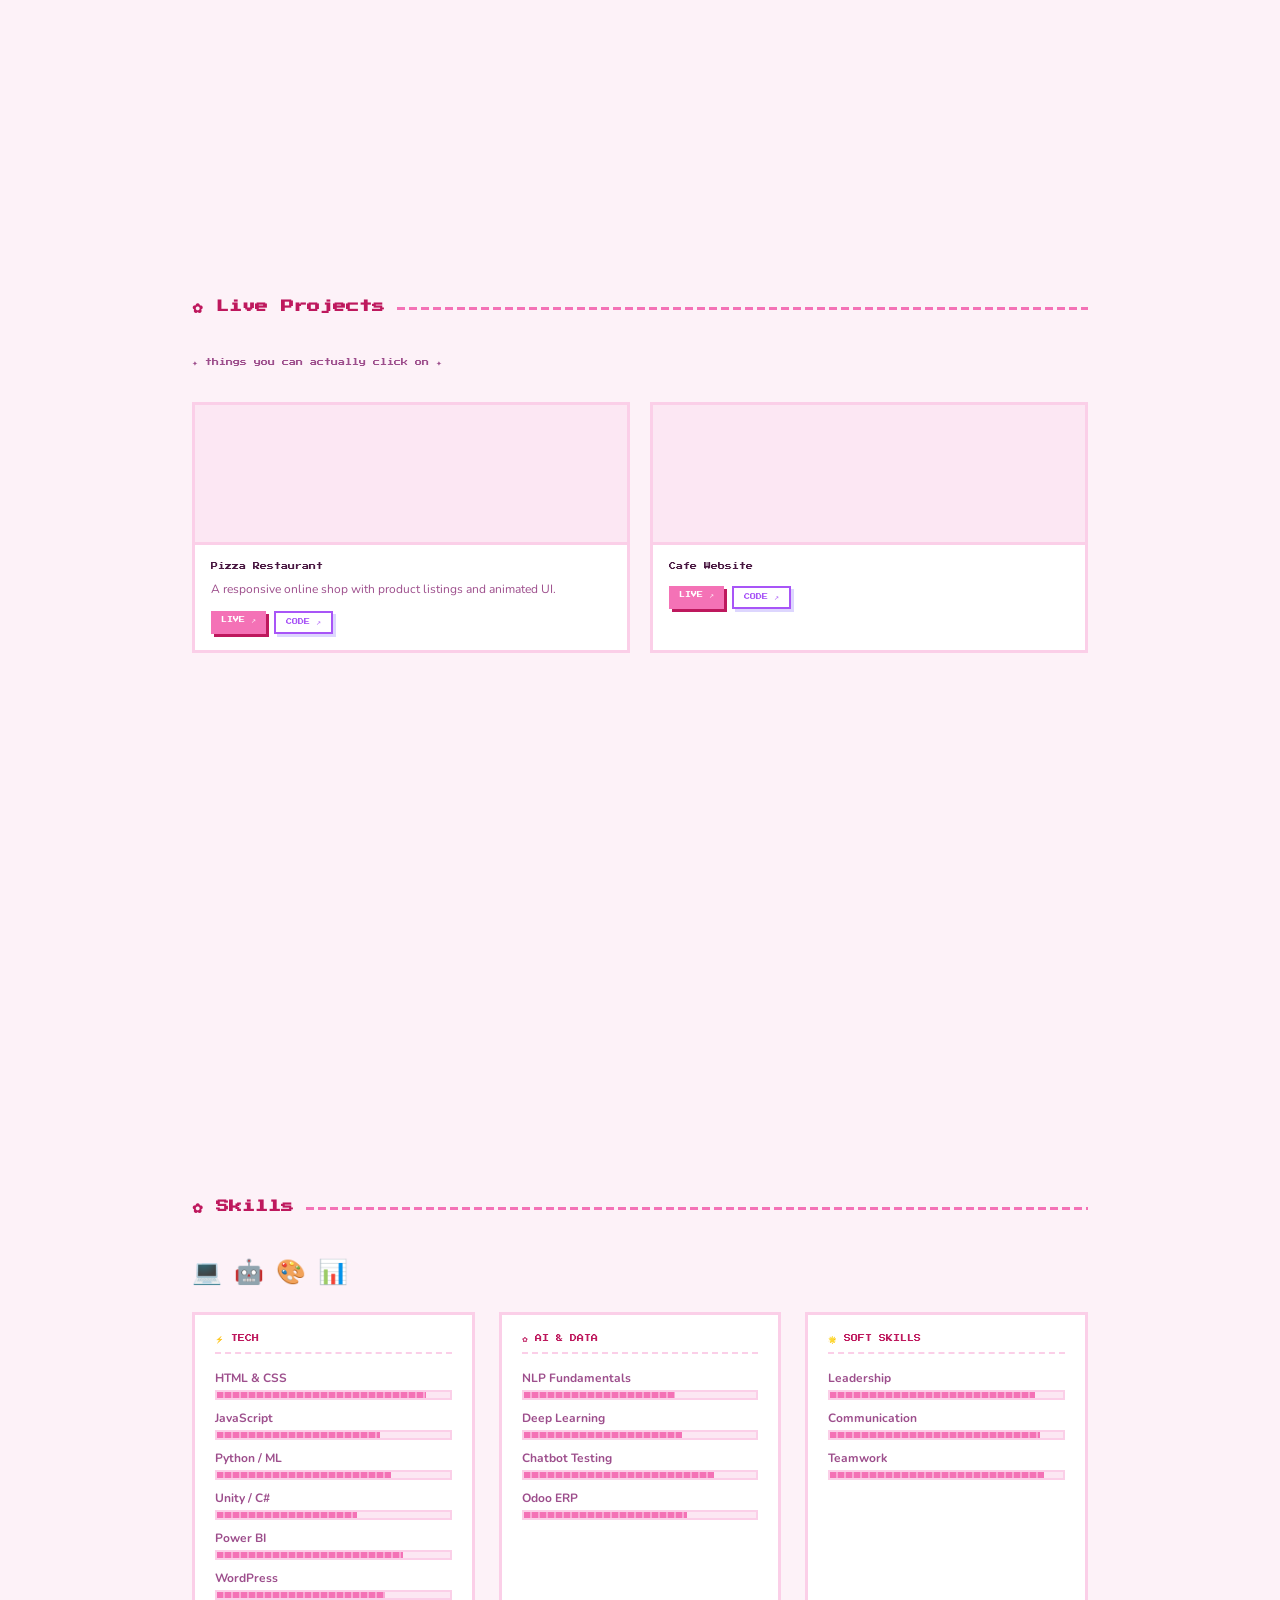
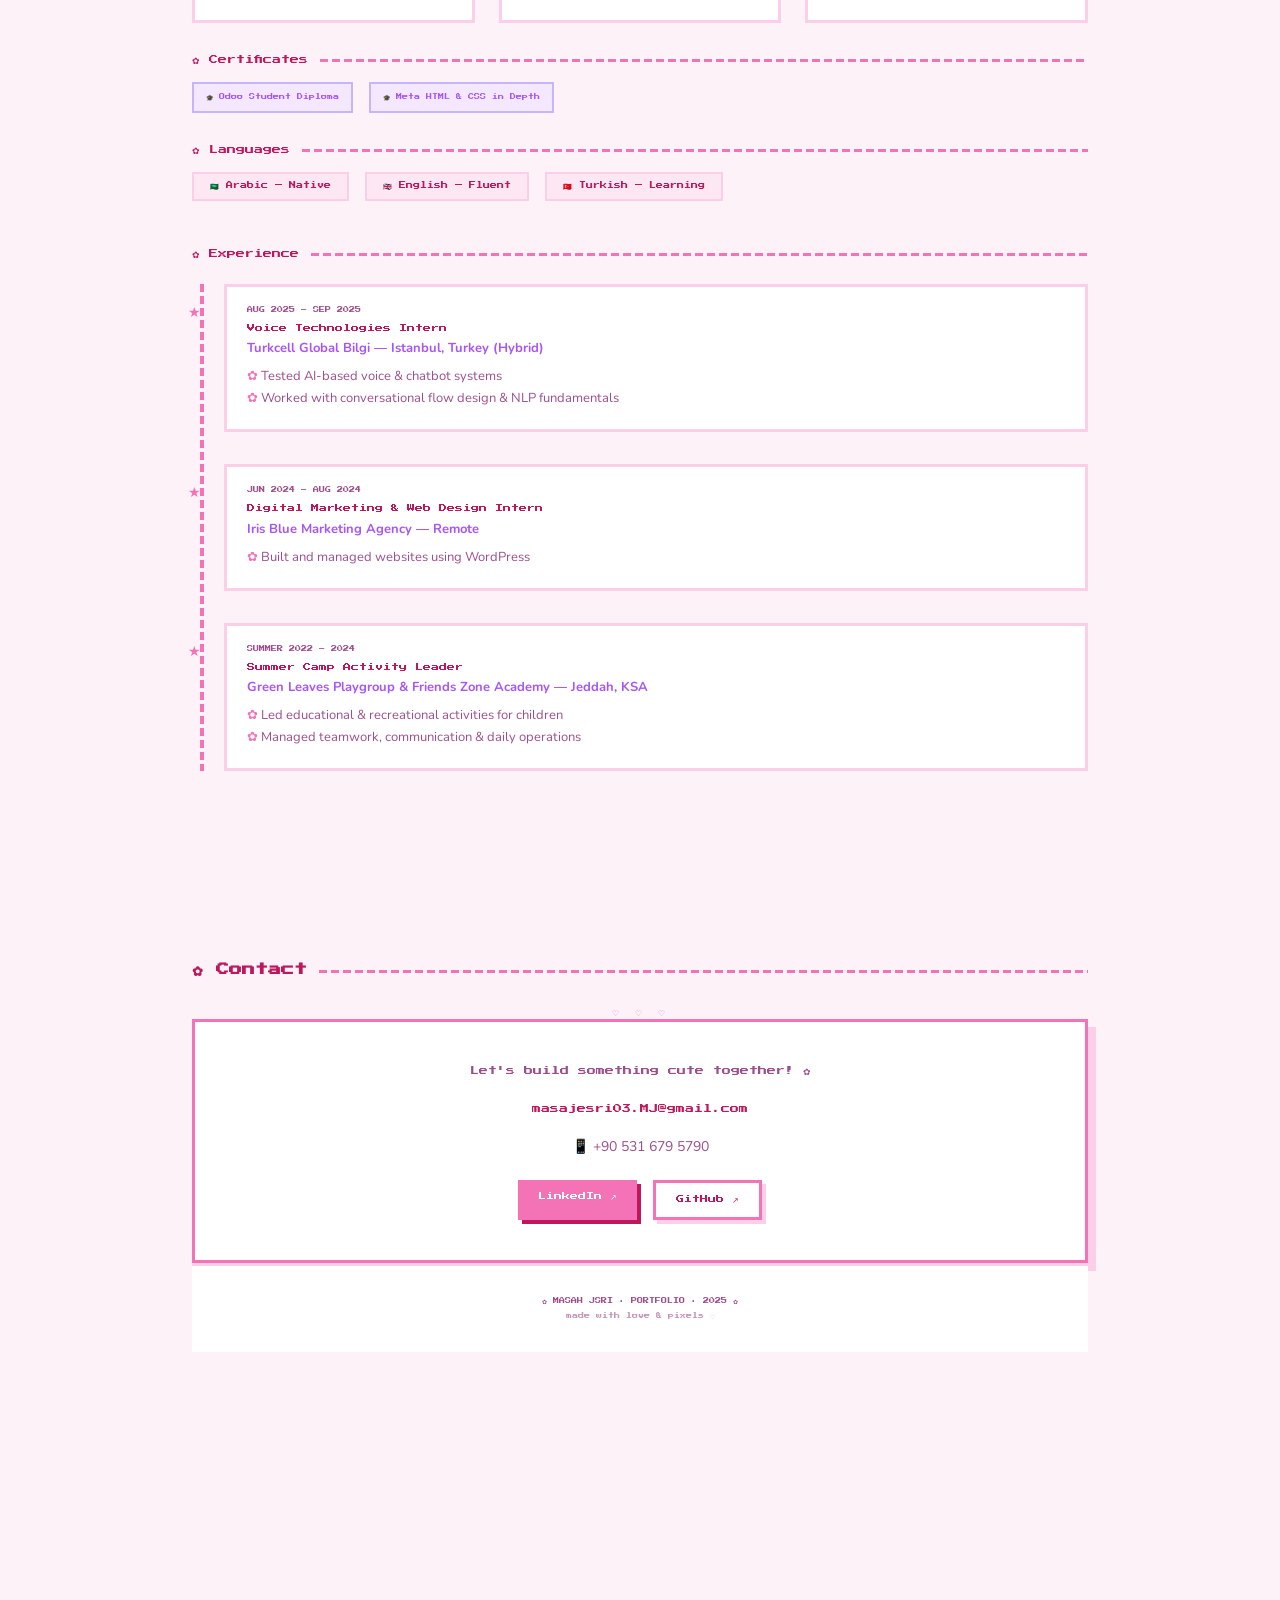
==== commit 2e3c704e: "Update index.html" ====
--- a/index.html
+++ b/index.html
@@ -1068,10 +1068,6 @@
     <!-- Card 1 — E-Commerce -->
     <div class="live-card reveal">
       <div class="live-preview">
-        <div class="live-preview-placeholder">
-          <span>🛍️</span>
-          <div>Front-End Restaurant</div>
-        </div>
       </div>
       <div class="live-card-body">
         <div class="live-card-title">Pizza Restaurant</div>
@@ -1083,13 +1079,9 @@
       </div>
     </div>
 
-    <!-- Card 2 — Hospital -->
+    <!-- Card 2 — Cafe -->
     <div class="live-card reveal">
       <div class="live-preview">
-        <div class="live-preview-placeholder">
-          <span>🏥</span>
-          <div>Front-End Cafe</div>
-        </div>
       </div>
       <div class="live-card-body">
         <div class="live-card-title">Cafe Website</div>
@@ -1099,12 +1091,6 @@
           <a href="https://github.com/doodlemon/doodlemon.github.io/tree/main/cafe" class="live-btn live-btn-secondary">CODE ↗</a>
         </div>
       </div>
-    </div>
-
-    <!-- Add more card -->
-    <div class="live-card live-add-card reveal" onclick="alert('Add your project link here! Edit the HTML to swap in your real URLs ♡')">
-      <div class="live-add-icon">✦</div>
-      <span>+ ADD PROJECT<br>click to add yours</span>
     </div>
 
   </div>
@@ -1259,14 +1245,6 @@
       <a href="https://github.com" class="btn-pixel btn-outline" target="_blank">GitHub ↗</a>
     </div>
   </div>
-
-  <!-- PIXEL MAP -->
-  <div class="map-container reveal">
-    <div class="map-title">✿ Currently based in Sakarya, Turkey ✿</div>
-    <canvas id="mapCanvas" width="600" height="220" style="width:100%;border:2px solid var(--pink-mid);image-rendering:pixelated;display:block"></canvas>
-  </div>
-</section>
-
 <!-- FOOTER -->
 <footer>
   <p>✿ MASAH JSRI · PORTFOLIO · 2025 ✿</p>
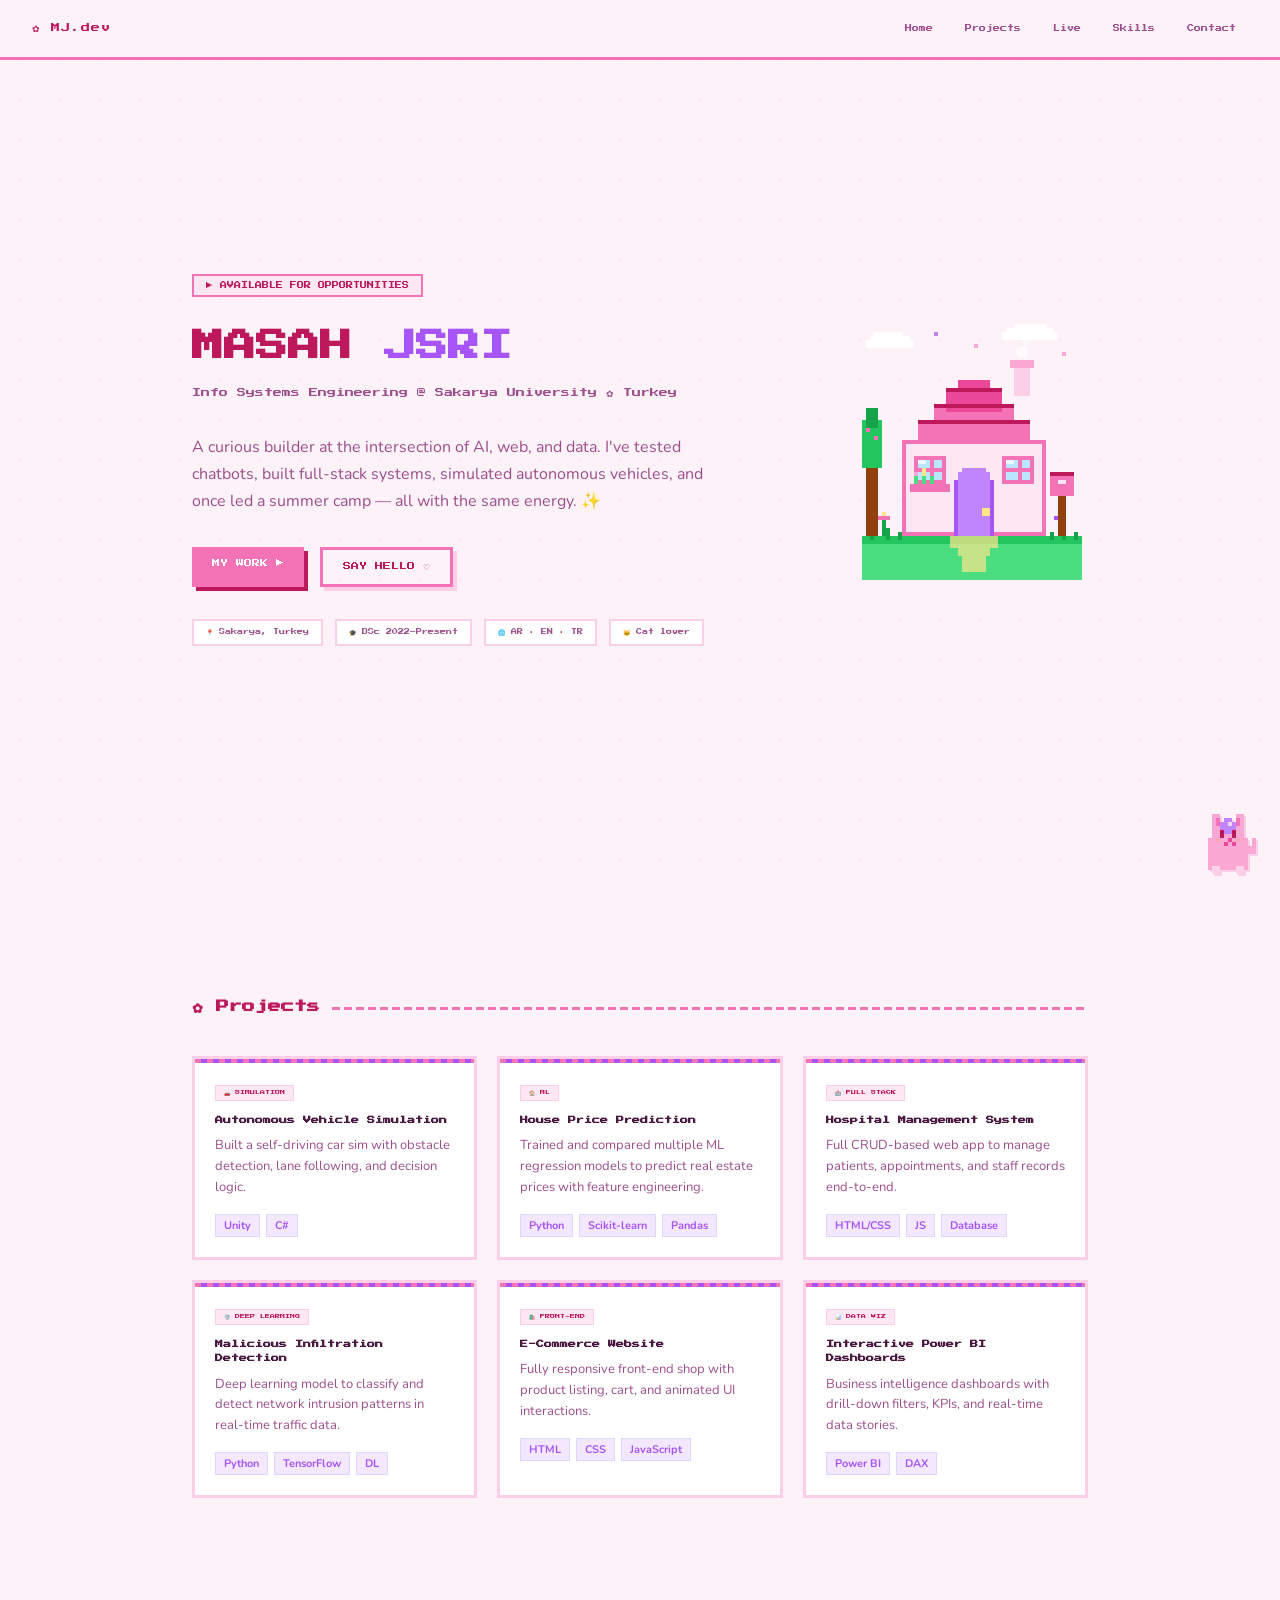
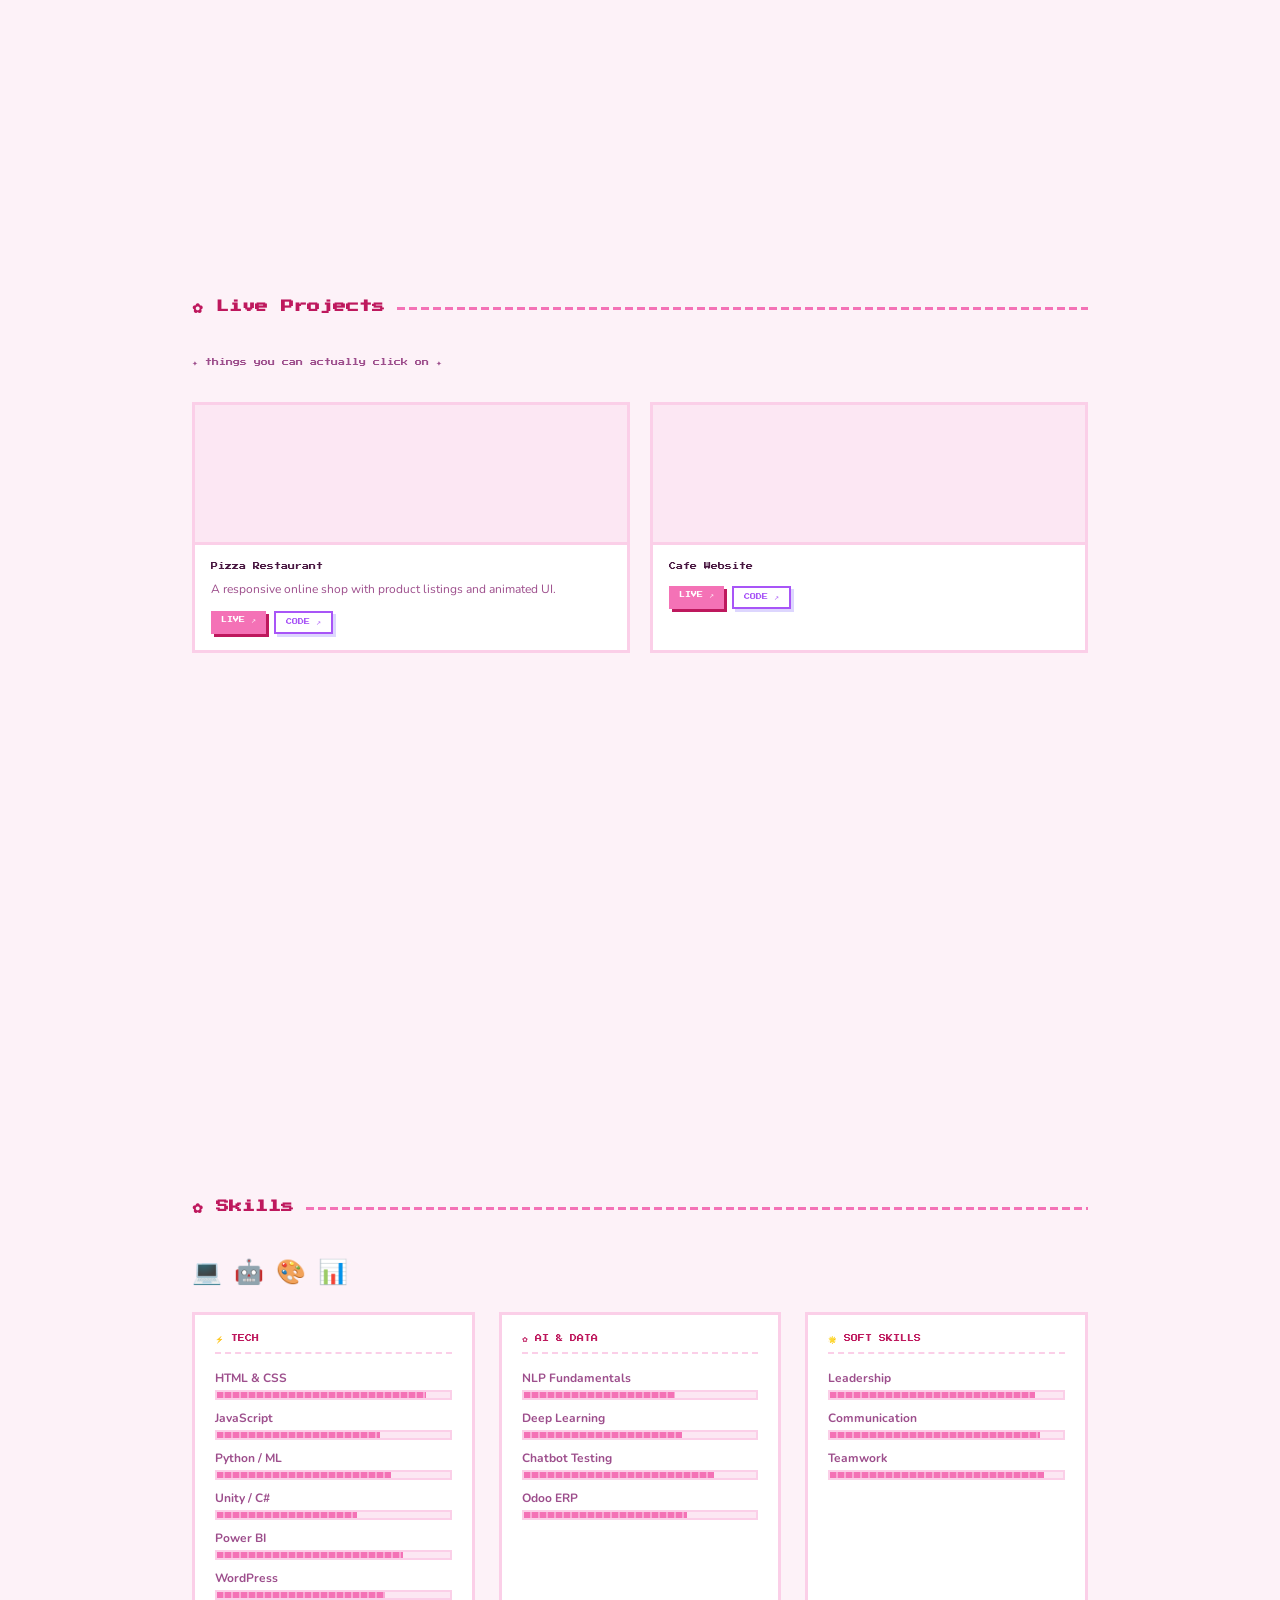
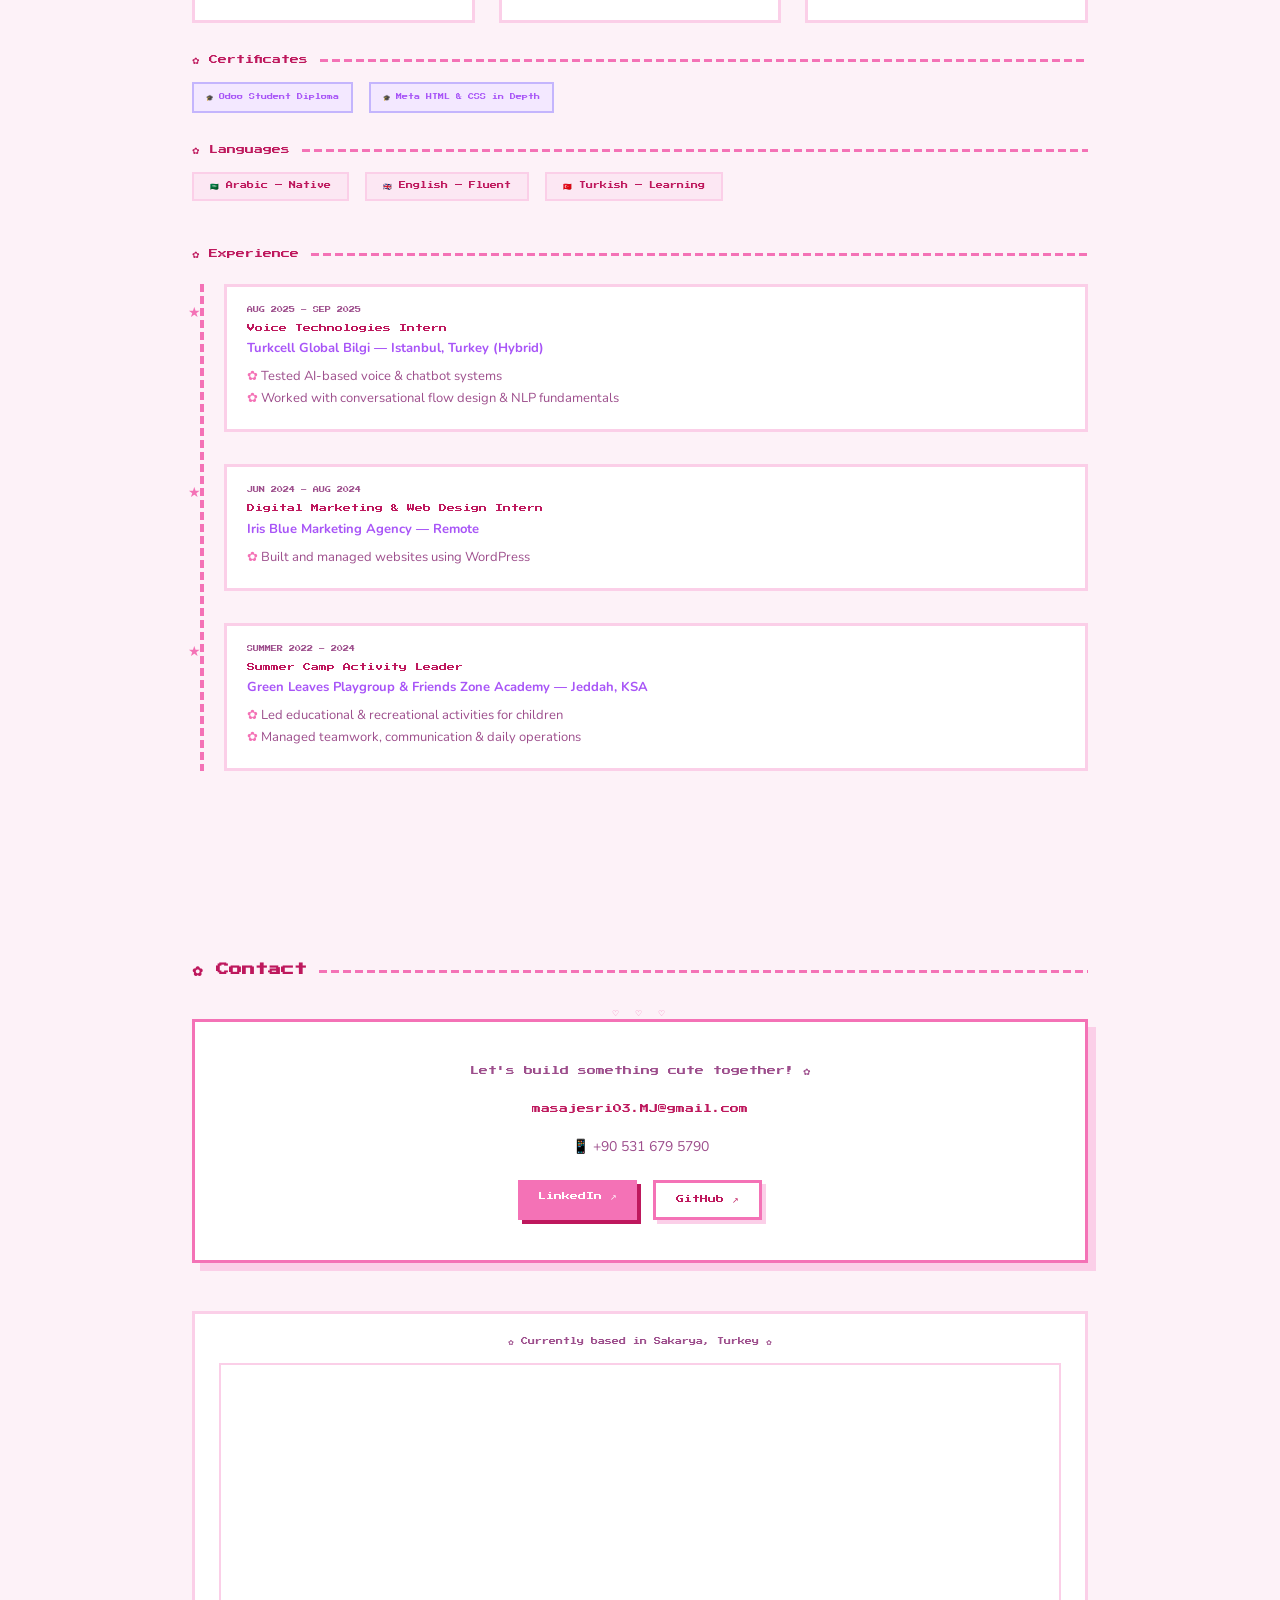
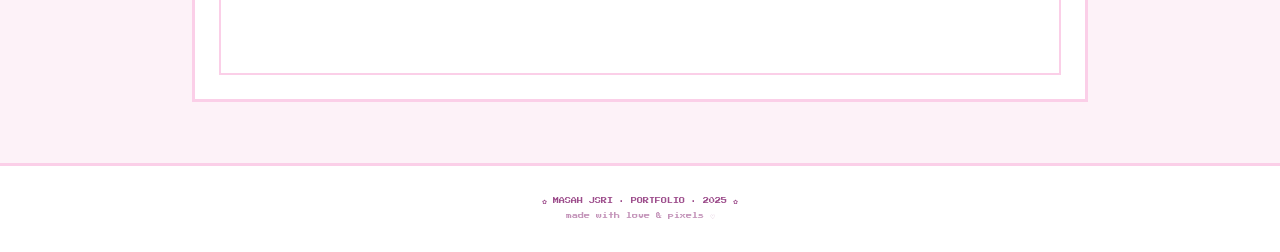
==== commit e6066c9e: "Update index.html" ====
--- a/index.html
+++ b/index.html
@@ -143,6 +143,7 @@
     align-items: flex-start;
     min-height: 100vh;
     padding-top: 80px;
+    position: relative;
   }
 
   .hero-badge {
@@ -811,9 +812,10 @@
   .kawaii-deco span:nth-child(3) { animation-delay: 0.8s; }
   .kawaii-deco span:nth-child(4) { animation-delay: 1.2s; }
 
-  @media (max-width: 640px) {
-    .hero-cat-deco { display: none; }
+  @media (max-width: 768px) {
+    .hero-scene { display: none; }
     .section-title { font-size: 9px; }
+    #home { padding-right: 1rem; }
   }
 </style>
 </head>
@@ -1064,8 +1066,7 @@
   </p>
 
   <div class="live-grid">
-
-    <!-- Card 1 — E-Commerce -->
+ <!-- Card 1 — E-Commerce -->
     <div class="live-card reveal">
       <div class="live-preview">
       </div>
@@ -1073,8 +1074,8 @@
         <div class="live-card-title">Pizza Restaurant</div>
         <p class="live-card-desc">A responsive online shop with product listings and animated UI.</p>
         <div class="live-card-links">
-          <a href="https://doodlemon.github.io/pizza restaurant" class="live-btn live-btn-primary">LIVE ↗</a>
-          <a href="https://github.com/doodlemon/doodlemon.github.io/tree/main/pizza restaurant" class="live-btn live-btn-secondary">CODE ↗</a>
+          <a href="https://doodlemon.github.io/pizza-restaurant" class="live-btn live-btn-primary">LIVE ↗</a>
+          <a href="https://github.com/doodlemon/doodlemon.github.io/tree/main/pizza-restaurant" class="live-btn live-btn-secondary">CODE ↗</a>
         </div>
       </div>
     </div>
@@ -1245,6 +1246,14 @@
       <a href="https://github.com" class="btn-pixel btn-outline" target="_blank">GitHub ↗</a>
     </div>
   </div>
+
+  <!-- PIXEL MAP -->
+  <div class="map-container reveal">
+    <div class="map-title">✿ Currently based in Sakarya, Turkey ✿</div>
+    <canvas id="mapCanvas" width="600" height="220" style="width:100%;border:2px solid var(--pink-mid);image-rendering:pixelated;display:block"></canvas>
+  </div>
+</section>
+
 <!-- FOOTER -->
 <footer>
   <p>✿ MASAH JSRI · PORTFOLIO · 2025 ✿</p>
@@ -1407,6 +1416,10 @@
   setTimeout(() => cat.style.transform = 'rotate(0deg)', 400);
 }, 5000);
 
+// ── PIXEL MAP ──
+const canvas = document.getElementById('mapCanvas');
+const ctx = canvas.getContext('2d');
+
 </script>
 </body>
 </html>
